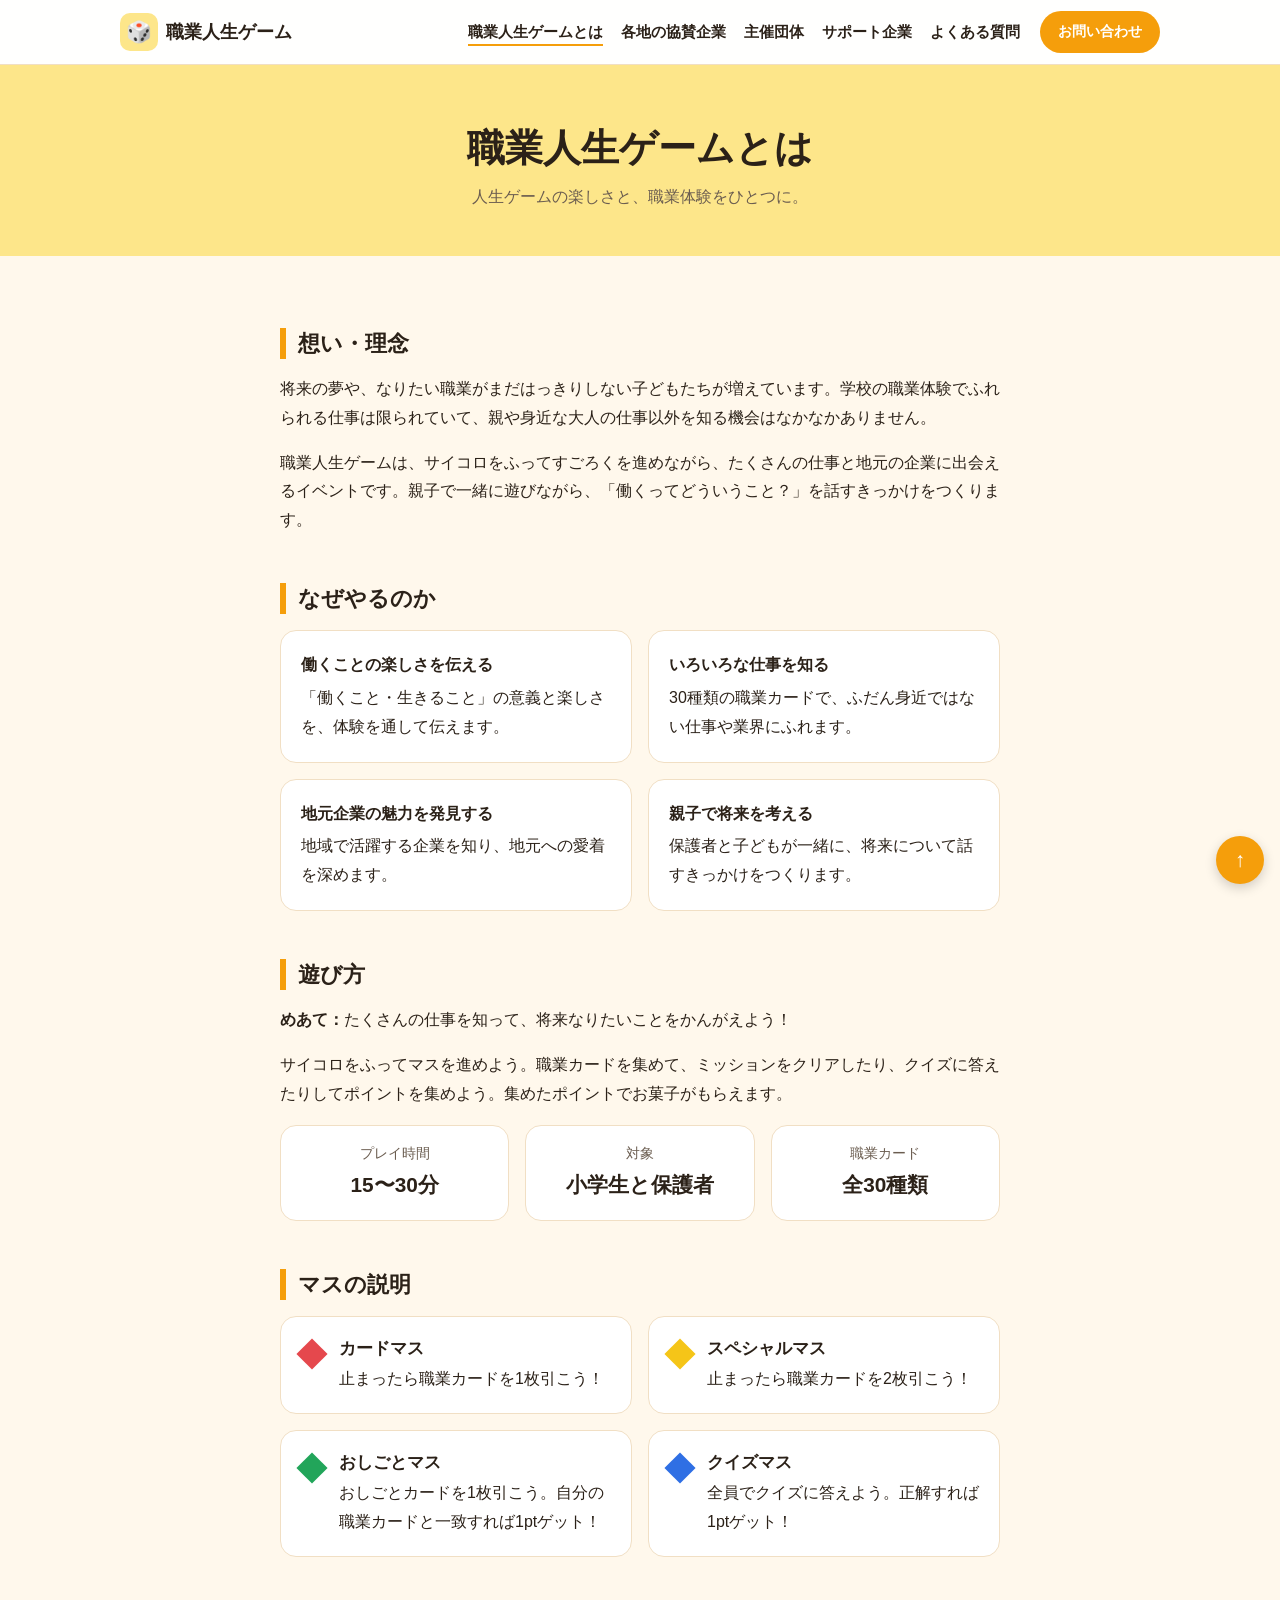
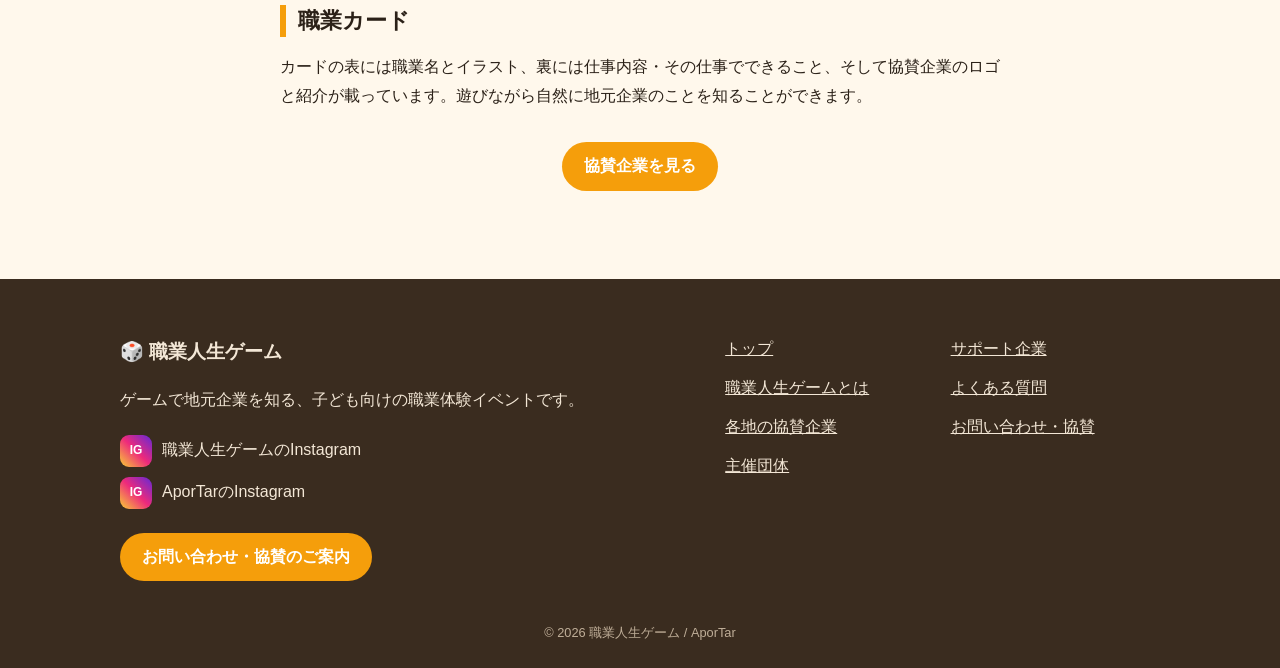
==== about.html @ 70f88236 "案Aのページ構成で紹介サイトを作成 トップ、職業人生ゲームとは、各地の協賛企業、主催団体、サポート企業、 よくある質問、お問い合わせ・協賛のご案内の7ページと、共通のヘッダー・ フッター・上に戻るボタ" ====
<!DOCTYPE html>
<html lang="ja">
<head>
  <meta charset="UTF-8">
  <meta name="viewport" content="width=device-width, initial-scale=1.0">
  <title>職業人生ゲームとは｜職業人生ゲーム</title>
  <link rel="stylesheet" href="style.css">
</head>
<body>
  <header id="site-header" class="site-header"></header>

  <main>
    <div class="page-header">
      <h1>職業人生ゲームとは</h1>
      <p>人生ゲームの楽しさと、職業体験をひとつに。</p>
    </div>

    <section class="section">
      <div class="container prose">
        <h2>想い・理念</h2>
        <p>将来の夢や、なりたい職業がまだはっきりしない子どもたちが増えています。学校の職業体験でふれられる仕事は限られていて、親や身近な大人の仕事以外を知る機会はなかなかありません。</p>
        <p>職業人生ゲームは、サイコロをふってすごろくを進めながら、たくさんの仕事と地元の企業に出会えるイベントです。親子で一緒に遊びながら、「働くってどういうこと？」を話すきっかけをつくります。</p>

        <h2>なぜやるのか</h2>
        <ul class="purpose-list">
          <li><strong>働くことの楽しさを伝える</strong>「働くこと・生きること」の意義と楽しさを、体験を通して伝えます。</li>
          <li><strong>いろいろな仕事を知る</strong>30種類の職業カードで、ふだん身近ではない仕事や業界にふれます。</li>
          <li><strong>地元企業の魅力を発見する</strong>地域で活躍する企業を知り、地元への愛着を深めます。</li>
          <li><strong>親子で将来を考える</strong>保護者と子どもが一緒に、将来について話すきっかけをつくります。</li>
        </ul>

        <h2>遊び方</h2>
        <p><strong>めあて：</strong>たくさんの仕事を知って、将来なりたいことをかんがえよう！</p>
        <p>サイコロをふってマスを進めよう。職業カードを集めて、ミッションをクリアしたり、クイズに答えたりしてポイントを集めよう。集めたポイントでお菓子がもらえます。</p>

        <dl class="facts">
          <div><dt>プレイ時間</dt><dd>15〜30分</dd></div>
          <div><dt>対象</dt><dd>小学生と保護者</dd></div>
          <div><dt>職業カード</dt><dd>全30種類</dd></div>
        </dl>

        <h2>マスの説明</h2>
        <ul class="square-list">
          <li>
            <span class="sq sq-red" aria-hidden="true"></span>
            <div><h3>カードマス</h3><p>止まったら職業カードを1枚引こう！</p></div>
          </li>
          <li>
            <span class="sq sq-gold" aria-hidden="true"></span>
            <div><h3>スペシャルマス</h3><p>止まったら職業カードを2枚引こう！</p></div>
          </li>
          <li>
            <span class="sq sq-green" aria-hidden="true"></span>
            <div><h3>おしごとマス</h3><p>おしごとカードを1枚引こう。自分の職業カードと一致すれば1ptゲット！</p></div>
          </li>
          <li>
            <span class="sq sq-blue" aria-hidden="true"></span>
            <div><h3>クイズマス</h3><p>全員でクイズに答えよう。正解すれば1ptゲット！</p></div>
          </li>
        </ul>

        <h2>職業カード</h2>
        <p>カードの表には職業名とイラスト、裏には仕事内容・その仕事でできること、そして協賛企業のロゴと紹介が載っています。遊びながら自然に地元企業のことを知ることができます。</p>
        <p class="center"><a class="btn" href="sponsors.html">協賛企業を見る</a></p>
      </div>
    </section>
  </main>

  <footer id="site-footer" class="site-footer"></footer>
  <script src="script.js"></script>
</body>
</html>
---- style.css ----
/* 職業人生ゲーム - 共通スタイル
   色はルール説明シートのオレンジ・黄色に合わせています */

:root {
  --orange: #f59e0b;
  --orange-deep: #ea7a0c;
  --yellow: #fde68a;
  --cream: #fff8ec;
  --text: #2b2118;
  --muted: #6b5d50;
  --white: #ffffff;
  --line: #f1dfc4;

  /* マスの色 */
  --red: #e5484d;
  --gold: #f5c518;
  --green: #22a55a;
  --blue: #2f6fe4;

  --radius: 16px;
  --header-h: 64px;
  --max: 1080px;
}

* {
  box-sizing: border-box;
}

html {
  scroll-behavior: smooth;
  scroll-padding-top: var(--header-h);
}

body {
  margin: 0;
  font-family: "Hiragino Kaku Gothic ProN", "Hiragino Sans", "Yu Gothic", "Meiryo", sans-serif;
  background: var(--cream);
  color: var(--text);
  line-height: 1.8;
}

img {
  max-width: 100%;
  display: block;
}

a {
  color: var(--orange-deep);
}

h1,
h2,
h3 {
  line-height: 1.4;
}

.container {
  max-width: var(--max);
  margin: 0 auto;
  padding: 0 20px;
}

.btn {
  display: inline-block;
  background: var(--orange);
  color: var(--white);
  font-weight: bold;
  text-decoration: none;
  padding: 10px 22px;
  border-radius: 999px;
  border: none;
  font-size: 1rem;
  cursor: pointer;
  transition: background 0.2s;
}

.btn:hover {
  background: var(--orange-deep);
}

.btn-outline {
  background: var(--white);
  color: var(--orange-deep);
  border: 2px solid var(--orange);
}

.btn-outline:hover {
  background: var(--yellow);
}

/* 仮の素材であることを示すラベル */
.placeholder-note {
  display: inline-block;
  font-size: 0.8rem;
  color: var(--muted);
  background: #f3ece1;
  border: 1px dashed #cdbba1;
  border-radius: 6px;
  padding: 2px 8px;
}

/* ---------- ヘッダー ---------- */
.site-header {
  position: sticky;
  top: 0;
  z-index: 50;
  background: rgba(255, 255, 255, 0.95);
  border-bottom: 1px solid var(--line);
  backdrop-filter: blur(6px);
}

.header-inner {
  max-width: var(--max);
  margin: 0 auto;
  padding: 0 20px;
  height: var(--header-h);
  display: flex;
  align-items: center;
  justify-content: space-between;
  gap: 16px;
}

.logo {
  display: flex;
  align-items: center;
  gap: 8px;
  text-decoration: none;
  color: var(--text);
  font-weight: bold;
  font-size: 1.15rem;
  white-space: nowrap;
}

.logo-mark {
  display: grid;
  place-items: center;
  width: 38px;
  height: 38px;
  border-radius: 10px;
  background: var(--yellow);
  font-size: 1.3rem;
}

.global-nav {
  display: flex;
  align-items: center;
  gap: 20px;
}

.global-nav ul {
  display: flex;
  gap: 18px;
  list-style: none;
  margin: 0;
  padding: 0;
}

.global-nav a:not(.btn) {
  color: var(--text);
  text-decoration: none;
  font-size: 0.92rem;
  font-weight: bold;
  padding: 4px 0;
  border-bottom: 2px solid transparent;
}

.global-nav a:not(.btn):hover,
.global-nav a[aria-current="page"] {
  border-bottom-color: var(--orange);
}

.btn-contact {
  padding: 8px 18px;
  font-size: 0.9rem;
}

.menu-toggle {
  display: none;
  width: 44px;
  height: 44px;
  background: none;
  border: none;
  cursor: pointer;
  padding: 10px;
}

.menu-toggle span {
  display: block;
  height: 3px;
  margin: 5px 0;
  border-radius: 2px;
  background: var(--text);
  transition: transform 0.2s, opacity 0.2s;
}

.menu-toggle[aria-expanded="true"] span:nth-child(1) {
  transform: translateY(8px) rotate(45deg);
}
.menu-toggle[aria-expanded="true"] span:nth-child(2) {
  opacity: 0;
}
.menu-toggle[aria-expanded="true"] span:nth-child(3) {
  transform: translateY(-8px) rotate(-45deg);
}

@media (max-width: 900px) {
  .menu-toggle {
    display: block;
  }

  .global-nav {
    display: none;
    position: absolute;
    top: var(--header-h);
    left: 0;
    right: 0;
    flex-direction: column;
    align-items: stretch;
    gap: 0;
    background: var(--white);
    border-bottom: 1px solid var(--line);
    padding: 8px 20px 20px;
    box-shadow: 0 8px 16px rgba(0, 0, 0, 0.06);
  }

  .global-nav.is-open {
    display: flex;
  }

  .global-nav ul {
    flex-direction: column;
    gap: 0;
  }

  .global-nav a:not(.btn) {
    display: block;
    padding: 14px 0;
    border-bottom: 1px solid var(--line);
  }

  .btn-contact {
    margin-top: 16px;
    text-align: center;
  }
}

/* ---------- メインビジュアル（トップ） ---------- */
.hero {
  position: relative;
  min-height: 72vh;
  display: grid;
  place-items: center;
  text-align: center;
  overflow: hidden;
  color: var(--white);
}

.hero-slide {
  position: absolute;
  inset: 0;
  background-size: cover;
  background-position: center;
  opacity: 0;
  transition: opacity 1.2s ease;
}

.hero-slide.is-active {
  opacity: 1;
}

/* 写真が届くまでの仮背景。写真を入れるときは style="background-image:url(...)" を付ける */
.hero-slide:nth-child(1) {
  background-color: #f59e0b;
  background-image: radial-gradient(circle at 20% 30%, #fde68a 0 12%, transparent 13%),
    radial-gradient(circle at 80% 70%, #fb923c 0 18%, transparent 19%);
}
.hero-slide:nth-child(2) {
  background-color: #22a55a;
  background-image: radial-gradient(circle at 75% 25%, #a7f3d0 0 14%, transparent 15%),
    radial-gradient(circle at 15% 80%, #15803d 0 20%, transparent 21%);
}
.hero-slide:nth-child(3) {
  background-color: #2f6fe4;
  background-image: radial-gradient(circle at 30% 75%, #bfdbfe 0 13%, transparent 14%),
    radial-gradient(circle at 85% 20%, #1d4ed8 0 18%, transparent 19%);
}

.hero::after {
  content: "";
  position: absolute;
  inset: 0;
  background: rgba(0, 0, 0, 0.25);
}

.hero-content {
  position: relative;
  z-index: 1;
  padding: 60px 20px;
}

.hero-eyebrow {
  display: inline-block;
  background: rgba(255, 255, 255, 0.9);
  color: var(--orange-deep);
  font-weight: bold;
  border-radius: 999px;
  padding: 4px 16px;
  margin-bottom: 16px;
}

.hero h1 {
  font-size: clamp(2rem, 6vw, 3.6rem);
  margin: 0 0 12px;
  letter-spacing: 0.06em;
  text-shadow: 0 2px 8px rgba(0, 0, 0, 0.25);
}

.hero-copy {
  font-size: clamp(1rem, 2.4vw, 1.3rem);
  font-weight: bold;
  margin: 0 0 8px;
}

/* 4色のマスを並べたシンボル */
.squares {
  display: flex;
  justify-content: center;
  gap: 10px;
  margin: 24px 0 0;
}

.squares span {
  width: 22px;
  height: 22px;
  transform: rotate(45deg);
  border: 2px solid var(--white);
}

.sq-red {
  background: var(--red);
}
.sq-gold {
  background: var(--gold);
}
.sq-green {
  background: var(--green);
}
.sq-blue {
  background: var(--blue);
}

/* ---------- セクション共通 ---------- */
.section {
  padding: 72px 0;
}

.section-alt {
  background: var(--white);
}

.section-title {
  text-align: center;
  font-size: clamp(1.5rem, 3.5vw, 2rem);
  margin: 0 0 8px;
}

.section-lead {
  text-align: center;
  color: var(--muted);
  margin: 0 0 40px;
}

/* 地域を選ぶ */
.region-grid {
  display: grid;
  grid-template-columns: repeat(auto-fit, minmax(220px, 1fr));
  gap: 20px;
}

.region-card {
  display: block;
  text-decoration: none;
  color: var(--text);
  background: var(--white);
  border: 2px solid var(--line);
  border-radius: var(--radius);
  padding: 28px 24px;
  text-align: center;
  transition: transform 0.2s, border-color 0.2s;
}

.region-card:hover {
  transform: translateY(-4px);
  border-color: var(--orange);
}

.region-card h3 {
  font-size: 1.6rem;
  margin: 0 0 4px;
}

.region-card p {
  margin: 0;
  color: var(--muted);
}

.region-card.is-soon {
  opacity: 0.6;
  pointer-events: none;
}

/* 各ページへの入口 */
.link-grid {
  display: grid;
  grid-template-columns: repeat(auto-fit, minmax(240px, 1fr));
  gap: 24px;
}

.link-card {
  display: block;
  text-decoration: none;
  color: var(--text);
  background: var(--cream);
  border-radius: var(--radius);
  overflow: hidden;
  transition: transform 0.2s, box-shadow 0.2s;
}

.link-card:hover {
  transform: translateY(-4px);
  box-shadow: 0 10px 24px rgba(0, 0, 0, 0.08);
}

.link-card-img {
  aspect-ratio: 16 / 9;
  display: grid;
  place-items: center;
  font-size: 3rem;
  background: var(--yellow);
}

.link-card-body {
  padding: 18px 20px 22px;
}

.link-card h3 {
  margin: 0 0 4px;
  font-size: 1.15rem;
}

.link-card p {
  margin: 0;
  color: var(--muted);
  font-size: 0.95rem;
}

/* ニュース */
.news-grid {
  display: grid;
  grid-template-columns: repeat(auto-fit, minmax(200px, 1fr));
  gap: 16px;
}

.news-item {
  aspect-ratio: 1;
  background: #f3ece1;
  border: 1px dashed #cdbba1;
  border-radius: 12px;
  display: grid;
  place-items: center;
  color: var(--muted);
  font-size: 0.9rem;
  text-align: center;
  padding: 12px;
}

.center {
  text-align: center;
  margin-top: 32px;
}

/* ---------- 下層ページ ---------- */
.page-header {
  background: var(--yellow);
  padding: 56px 0 44px;
  text-align: center;
}

.page-header h1 {
  margin: 0;
  font-size: clamp(1.7rem, 4vw, 2.4rem);
}

.page-header p {
  margin: 8px 0 0;
  color: var(--muted);
}

.prose {
  max-width: 760px;
  margin: 0 auto;
}

.prose h2 {
  font-size: 1.4rem;
  border-left: 6px solid var(--orange);
  padding-left: 12px;
  margin: 48px 0 16px;
}

.prose h2:first-child {
  margin-top: 0;
}

.card {
  background: var(--white);
  border: 1px solid var(--line);
  border-radius: var(--radius);
  padding: 24px;
}

.purpose-list {
  display: grid;
  grid-template-columns: repeat(auto-fit, minmax(300px, 1fr));
  gap: 16px;
  list-style: none;
  padding: 0;
  margin: 0;
}

.purpose-list li {
  background: var(--white);
  border: 1px solid var(--line);
  border-radius: var(--radius);
  padding: 20px;
}

.purpose-list strong {
  display: block;
  margin-bottom: 4px;
}

/* マスの説明 */
.square-list {
  display: grid;
  grid-template-columns: repeat(auto-fit, minmax(300px, 1fr));
  gap: 16px;
  list-style: none;
  padding: 0;
  margin: 0;
}

.square-list li {
  display: flex;
  gap: 16px;
  align-items: flex-start;
  background: var(--white);
  border: 1px solid var(--line);
  border-radius: var(--radius);
  padding: 20px;
}

.square-list .sq {
  flex: none;
  width: 22px;
  height: 22px;
  margin-top: 6px;
  transform: rotate(45deg);
}

.square-list h3 {
  margin: 0 0 4px;
  font-size: 1.05rem;
}

.square-list p {
  margin: 0;
}

.facts {
  display: grid;
  grid-template-columns: repeat(auto-fit, minmax(160px, 1fr));
  gap: 16px;
  margin: 0;
}

.facts div {
  background: var(--white);
  border: 1px solid var(--line);
  border-radius: var(--radius);
  padding: 16px 20px;
  text-align: center;
}

.facts dt {
  color: var(--muted);
  font-size: 0.85rem;
}

.facts dd {
  margin: 0;
  font-size: 1.3rem;
  font-weight: bold;
}

/* 地域タブ */
.tabs {
  display: flex;
  justify-content: center;
  gap: 12px;
  margin-bottom: 32px;
}

.tabs button {
  font: inherit;
  font-weight: bold;
  padding: 10px 28px;
  border-radius: 999px;
  border: 2px solid var(--orange);
  background: var(--white);
  color: var(--orange-deep);
  cursor: pointer;
}

.tabs button[aria-selected="true"] {
  background: var(--orange);
  color: var(--white);
}

.sponsor-grid {
  display: grid;
  grid-template-columns: repeat(auto-fill, minmax(220px, 1fr));
  gap: 20px;
}

.sponsor-card {
  background: var(--white);
  border: 1px solid var(--line);
  border-radius: var(--radius);
  padding: 20px;
  text-align: center;
}

.sponsor-logo {
  height: 96px;
  display: grid;
  place-items: center;
  background: #f3ece1;
  border-radius: 10px;
  color: var(--muted);
  font-size: 0.85rem;
  margin-bottom: 12px;
}

.sponsor-card h3 {
  margin: 0 0 4px;
  font-size: 1.05rem;
}

.sponsor-card p {
  margin: 0;
  font-size: 0.9rem;
  color: var(--muted);
}

/* FAQ（アコーディオン） */
.faq details {
  background: var(--white);
  border: 1px solid var(--line);
  border-radius: 12px;
  margin-bottom: 12px;
}

.faq summary {
  cursor: pointer;
  font-weight: bold;
  padding: 18px 48px 18px 20px;
  position: relative;
  list-style: none;
}

.faq summary::-webkit-details-marker {
  display: none;
}

.faq summary::before {
  content: "Q.";
  color: var(--orange-deep);
  margin-right: 8px;
}

.faq summary::after {
  content: "+";
  position: absolute;
  right: 20px;
  top: 50%;
  transform: translateY(-50%);
  font-size: 1.4rem;
  color: var(--orange-deep);
}

.faq details[open] summary::after {
  content: "−";
}

.faq details p {
  margin: 0;
  padding: 0 20px 18px;
}

/* 問い合わせフォーム */
.form-row {
  margin-bottom: 20px;
}

.form-row label {
  display: block;
  font-weight: bold;
  margin-bottom: 6px;
}

.form-row .req {
  color: var(--red);
  font-size: 0.8rem;
  margin-left: 6px;
}

.form-row input,
.form-row select,
.form-row textarea {
  width: 100%;
  font: inherit;
  padding: 12px 14px;
  border: 1px solid #d8c6ab;
  border-radius: 10px;
  background: var(--white);
}

.form-row textarea {
  min-height: 160px;
  resize: vertical;
}

.benefit-list {
  padding-left: 1.2em;
}

.price {
  font-size: 1.8rem;
  font-weight: bold;
  color: var(--orange-deep);
}

/* ---------- フッター ---------- */
.site-footer {
  background: #3a2c1f;
  color: #f3e7d6;
  padding: 56px 0 24px;
  margin-top: 0;
}

.site-footer a:not(.btn) {
  color: #f3e7d6;
}

.footer-inner {
  max-width: var(--max);
  margin: 0 auto;
  padding: 0 20px;
  display: grid;
  grid-template-columns: 1.3fr 1fr;
  gap: 40px;
}

.footer-logo {
  font-size: 1.2rem;
  font-weight: bold;
  margin: 0 0 8px;
}

.sns {
  display: flex;
  flex-direction: column;
  gap: 10px;
  margin: 20px 0 24px;
}

.sns-link {
  display: inline-flex;
  align-items: center;
  gap: 10px;
  text-decoration: none;
}

.sns-icon {
  display: grid;
  place-items: center;
  width: 32px;
  height: 32px;
  border-radius: 9px;
  background: linear-gradient(45deg, #f9ce34, #ee2a7b, #6228d7);
  color: var(--white);
  font-size: 0.75rem;
  font-weight: bold;
}

.footer-nav ul {
  list-style: none;
  margin: 0;
  padding: 0;
  columns: 2;
}

.footer-nav li {
  margin-bottom: 10px;
  break-inside: avoid;
}

.copyright {
  text-align: center;
  font-size: 0.8rem;
  color: #bfae98;
  margin: 40px 0 0;
}

@media (max-width: 700px) {
  .footer-inner {
    grid-template-columns: 1fr;
  }
}

/* 上に戻るボタン（常に表示） */
.back-to-top {
  position: fixed;
  right: 16px;
  bottom: 16px;
  z-index: 60;
  width: 48px;
  height: 48px;
  border-radius: 50%;
  border: none;
  background: var(--orange);
  color: var(--white);
  font-size: 1.3rem;
  font-weight: bold;
  cursor: pointer;
  box-shadow: 0 4px 12px rgba(0, 0, 0, 0.18);
}

.back-to-top:hover {
  background: var(--orange-deep);
}

@media (prefers-reduced-motion: reduce) {
  html {
    scroll-behavior: auto;
  }
  .hero-slide {
    transition: none;
  }
}
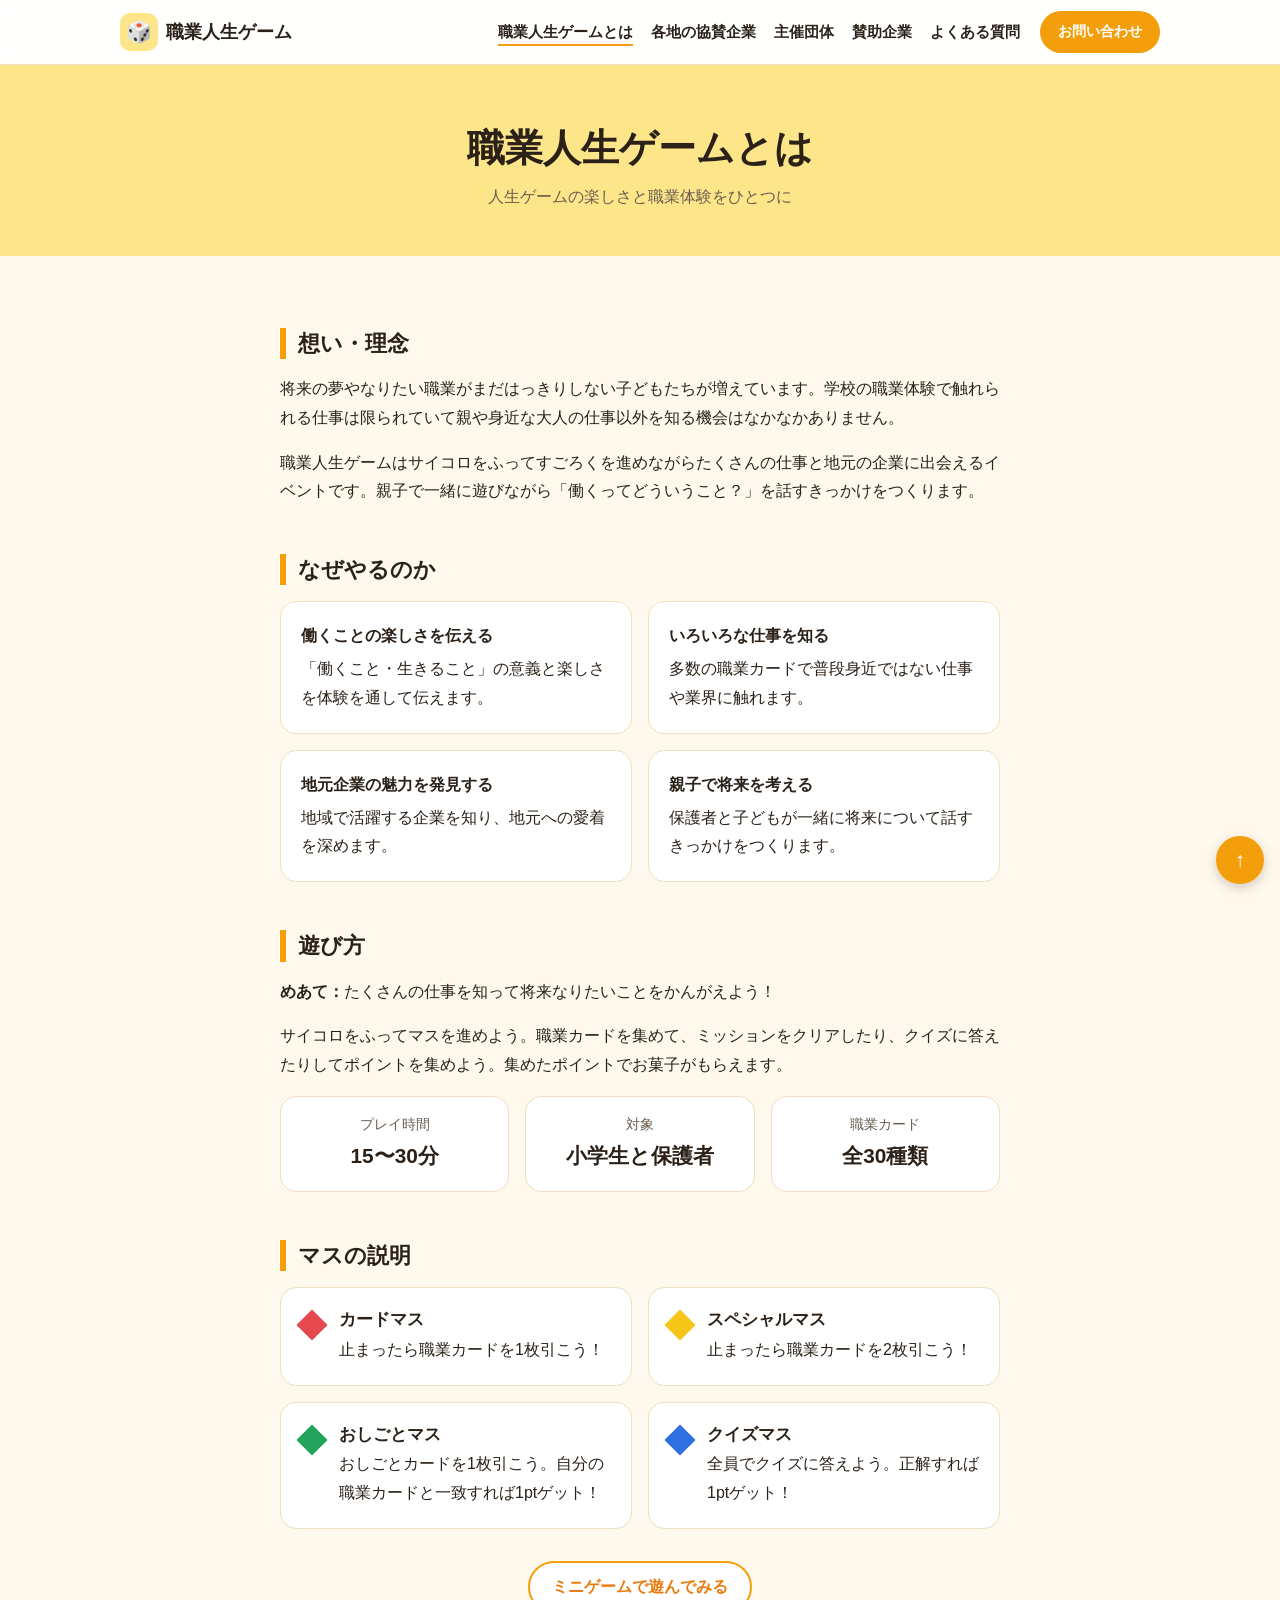
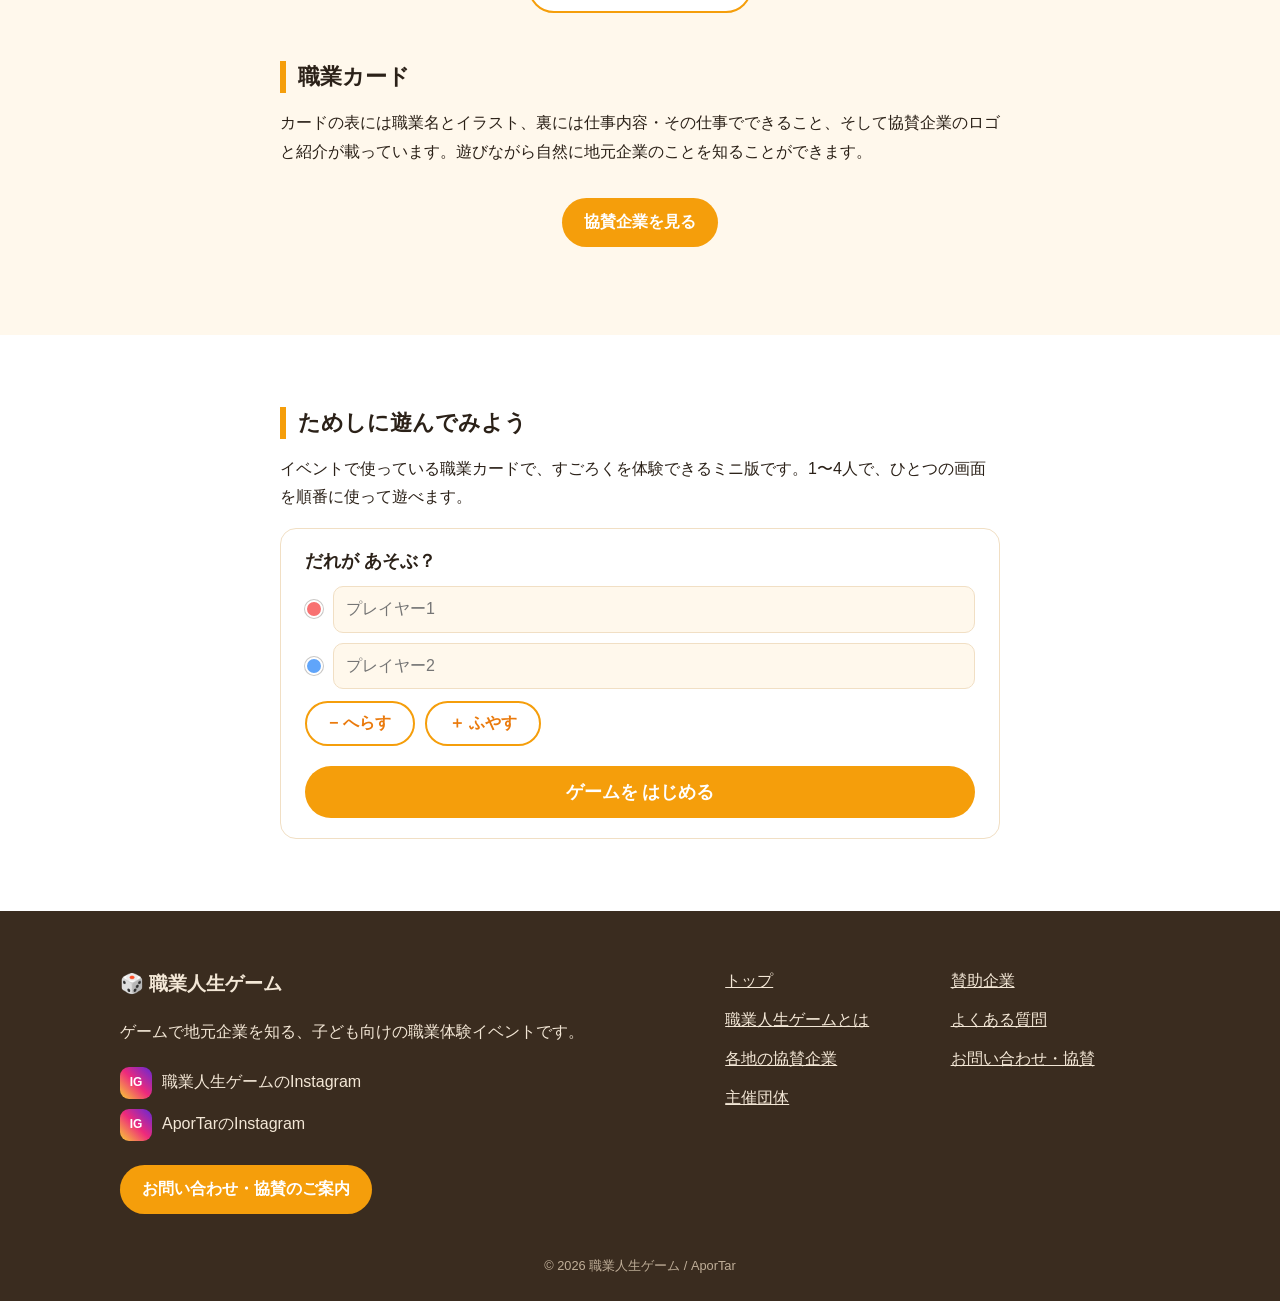
==== commit 5f691f63: "職業人生ゲームとはのページにミニゲームを追加し、サイトの色に合わせる Co-Authored-By: Claude Opus 5.5 (1M context) <noreply@anthropic.c" ====
--- a/about.html
+++ b/about.html
@@ -5,6 +5,7 @@
   <meta name="viewport" content="width=device-width, initial-scale=1.0">
   <title>職業人生ゲームとは｜職業人生ゲーム</title>
   <link rel="stylesheet" href="style.css">
+  <link rel="stylesheet" href="game.css">
 </head>
 <body>
   <header id="site-header" class="site-header"></header>
@@ -12,25 +13,25 @@
   <main>
     <div class="page-header">
       <h1>職業人生ゲームとは</h1>
-      <p>人生ゲームの楽しさと、職業体験をひとつに。</p>
+      <p>人生ゲームの楽しさと職業体験をひとつに</p>
     </div>
 
     <section class="section">
       <div class="container prose">
         <h2>想い・理念</h2>
-        <p>将来の夢や、なりたい職業がまだはっきりしない子どもたちが増えています。学校の職業体験でふれられる仕事は限られていて、親や身近な大人の仕事以外を知る機会はなかなかありません。</p>
-        <p>職業人生ゲームは、サイコロをふってすごろくを進めながら、たくさんの仕事と地元の企業に出会えるイベントです。親子で一緒に遊びながら、「働くってどういうこと？」を話すきっかけをつくります。</p>
+        <p>将来の夢やなりたい職業がまだはっきりしない子どもたちが増えています。学校の職業体験で触れられる仕事は限られていて親や身近な大人の仕事以外を知る機会はなかなかありません。</p>
+        <p>職業人生ゲームはサイコロをふってすごろくを進めながらたくさんの仕事と地元の企業に出会えるイベントです。親子で一緒に遊びながら「働くってどういうこと？」を話すきっかけをつくります。</p>
 
         <h2>なぜやるのか</h2>
         <ul class="purpose-list">
-          <li><strong>働くことの楽しさを伝える</strong>「働くこと・生きること」の意義と楽しさを、体験を通して伝えます。</li>
-          <li><strong>いろいろな仕事を知る</strong>30種類の職業カードで、ふだん身近ではない仕事や業界にふれます。</li>
+          <li><strong>働くことの楽しさを伝える</strong>「働くこと・生きること」の意義と楽しさを体験を通して伝えます。</li>
+          <li><strong>いろいろな仕事を知る</strong>多数の職業カードで普段身近ではない仕事や業界に触れます。</li>
           <li><strong>地元企業の魅力を発見する</strong>地域で活躍する企業を知り、地元への愛着を深めます。</li>
-          <li><strong>親子で将来を考える</strong>保護者と子どもが一緒に、将来について話すきっかけをつくります。</li>
+          <li><strong>親子で将来を考える</strong>保護者と子どもが一緒に将来について話すきっかけをつくります。</li>
         </ul>
 
         <h2>遊び方</h2>
-        <p><strong>めあて：</strong>たくさんの仕事を知って、将来なりたいことをかんがえよう！</p>
+        <p><strong>めあて：</strong>たくさんの仕事を知って将来なりたいことをかんがえよう！</p>
         <p>サイコロをふってマスを進めよう。職業カードを集めて、ミッションをクリアしたり、クイズに答えたりしてポイントを集めよう。集めたポイントでお菓子がもらえます。</p>
 
         <dl class="facts">
@@ -59,14 +60,81 @@
           </li>
         </ul>
 
+        <p class="center"><a class="btn btn-outline" href="#play">ミニゲームで遊んでみる</a></p>
+
         <h2>職業カード</h2>
         <p>カードの表には職業名とイラスト、裏には仕事内容・その仕事でできること、そして協賛企業のロゴと紹介が載っています。遊びながら自然に地元企業のことを知ることができます。</p>
         <p class="center"><a class="btn" href="sponsors.html">協賛企業を見る</a></p>
       </div>
     </section>
+
+    <!-- ミニゲーム：game.js / game-data.js / game.css。IDとクラスは mg- 付き -->
+    <section class="section section-alt" id="play">
+      <div class="container prose mg-root" id="mg-root">
+        <h2>ためしに遊んでみよう</h2>
+        <p>イベントで使っている職業カードで、すごろくを体験できるミニ版です。1〜4人で、ひとつの画面を順番に使って遊べます。</p>
+
+        <!-- はじめる画面 -->
+        <div id="mg-setup" class="mg-screen mg-panel">
+          <h3>だれが あそぶ？</h3>
+          <form id="mg-setup-form">
+            <div id="mg-player-inputs" class="mg-player-inputs"></div>
+            <div class="mg-setup-actions">
+              <button type="button" id="mg-remove-player" class="btn btn-outline">− へらす</button>
+              <button type="button" id="mg-add-player" class="btn btn-outline">＋ ふやす</button>
+            </div>
+            <button type="submit" class="btn mg-btn-big">ゲームを はじめる</button>
+          </form>
+        </div>
+
+        <!-- ゲーム画面 -->
+        <div id="mg-game" class="mg-screen" hidden>
+          <div class="mg-turn-bar mg-panel">
+            <div>
+              <span id="mg-turn-token" class="mg-token-dot"></span>
+              <strong id="mg-turn-name"></strong> の ばん
+            </div>
+            <div class="mg-dice-area">
+              <div id="mg-dice" class="mg-dice" aria-live="polite">🎲</div>
+              <button id="mg-roll-btn" class="btn">サイコロを ふる</button>
+            </div>
+          </div>
+
+          <div id="mg-board" class="mg-board" aria-label="ゲームばん"></div>
+
+          <div id="mg-scoreboard" class="mg-scoreboard"></div>
+
+          <div class="mg-panel mg-log-panel">
+            <h3>できごと</h3>
+            <ul id="mg-log" class="mg-log"></ul>
+          </div>
+        </div>
+
+        <!-- けっか画面 -->
+        <div id="mg-result" class="mg-screen mg-panel" hidden>
+          <h3>けっか はっぴょう！</h3>
+          <ol id="mg-ranking" class="mg-ranking"></ol>
+          <p class="mg-closing">きになる おしごとは あったかな？<br>おうちの ひとと「しょうらい どんな しごとを してみたい？」を はなしてみよう！</p>
+          <button id="mg-again-btn" class="btn mg-btn-big">もういちど あそぶ</button>
+        </div>
+      </div>
+    </section>
   </main>
+
+  <!-- ミニゲームのカードやクイズを表示するダイアログ -->
+  <div id="mg-modal" class="mg-modal" hidden>
+    <div class="mg-modal-box" role="dialog" aria-modal="true" aria-labelledby="mg-modal-title">
+      <p id="mg-modal-kind" class="mg-modal-kind"></p>
+      <h2 id="mg-modal-title"></h2>
+      <div id="mg-modal-body"></div>
+      <div id="mg-modal-actions" class="mg-modal-actions"></div>
+    </div>
+  </div>
+
 
   <footer id="site-footer" class="site-footer"></footer>
   <script src="script.js"></script>
+  <script src="game-data.js"></script>
+  <script src="game.js"></script>
 </body>
 </html>
--- a/style.css
+++ b/style.css
@@ -244,15 +244,19 @@
   }
 }
 
-/* ---------- メインビジュアル（トップ） ---------- */
+/* ---------- メインビジュアル（トップ） ----------
+   BOTANIST のように、画面いっぱいの画像に一言だけ載せる */
 .hero {
   position: relative;
-  min-height: 72vh;
+  height: 100vh;
+  height: 100svh;
+  min-height: 480px;
   display: grid;
   place-items: center;
   text-align: center;
   overflow: hidden;
   color: var(--white);
+  background: #3a2c1f;
 }
 
 .hero-slide {
@@ -266,76 +270,177 @@
 
 .hero-slide.is-active {
   opacity: 1;
-}
-
-/* 写真が届くまでの仮背景。写真を入れるときは style="background-image:url(...)" を付ける */
-.hero-slide:nth-child(1) {
-  background-color: #f59e0b;
-  background-image: radial-gradient(circle at 20% 30%, #fde68a 0 12%, transparent 13%),
-    radial-gradient(circle at 80% 70%, #fb923c 0 18%, transparent 19%);
-}
-.hero-slide:nth-child(2) {
-  background-color: #22a55a;
-  background-image: radial-gradient(circle at 75% 25%, #a7f3d0 0 14%, transparent 15%),
-    radial-gradient(circle at 15% 80%, #15803d 0 20%, transparent 21%);
-}
-.hero-slide:nth-child(3) {
-  background-color: #2f6fe4;
-  background-image: radial-gradient(circle at 30% 75%, #bfdbfe 0 13%, transparent 14%),
-    radial-gradient(circle at 85% 20%, #1d4ed8 0 18%, transparent 19%);
+  animation: hero-zoom 12s ease-out both;
+}
+
+@keyframes hero-zoom {
+  from {
+    transform: scale(1.08);
+  }
+  to {
+    transform: scale(1);
+  }
 }
 
 .hero::after {
   content: "";
   position: absolute;
   inset: 0;
-  background: rgba(0, 0, 0, 0.25);
+  background: linear-gradient(180deg, rgba(0, 0, 0, 0.35) 0%, rgba(0, 0, 0, 0.2) 40%, rgba(0, 0, 0, 0.45) 100%);
 }
 
 .hero-content {
   position: relative;
   z-index: 1;
-  padding: 60px 20px;
-}
-
-.hero-eyebrow {
-  display: inline-block;
-  background: rgba(255, 255, 255, 0.9);
-  color: var(--orange-deep);
-  font-weight: bold;
-  border-radius: 999px;
-  padding: 4px 16px;
-  margin-bottom: 16px;
-}
-
-.hero h1 {
-  font-size: clamp(2rem, 6vw, 3.6rem);
-  margin: 0 0 12px;
-  letter-spacing: 0.06em;
-  text-shadow: 0 2px 8px rgba(0, 0, 0, 0.25);
+  padding: 0 20px;
 }
 
 .hero-copy {
-  font-size: clamp(1rem, 2.4vw, 1.3rem);
-  font-weight: bold;
-  margin: 0 0 8px;
-}
-
-/* 4色のマスを並べたシンボル */
-.squares {
+  font-size: clamp(2rem, 6.5vw, 4.4rem);
+  font-weight: bold;
+  letter-spacing: 0.12em;
+  line-height: 1.5;
+  margin: 0;
+  /* 白文字を写真の上でも読みやすくするための黒い影 */
+  text-shadow: 0 0 2px rgba(0, 0, 0, 0.9), 0 2px 6px rgba(0, 0, 0, 0.8), 0 4px 24px rgba(0, 0, 0, 0.6);
+}
+
+.sp-only {
+  display: none;
+}
+
+@media (max-width: 600px) {
+  .sp-only {
+    display: inline;
+  }
+}
+
+.hero-scroll {
+  position: absolute;
+  z-index: 1;
+  left: 50%;
+  bottom: 24px;
+  transform: translateX(-50%);
+  color: var(--white);
+  font-size: 0.75rem;
+  letter-spacing: 0.2em;
+  text-decoration: none;
+  padding-bottom: 44px;
+}
+
+.hero-scroll::after {
+  content: "";
+  position: absolute;
+  left: 50%;
+  bottom: 0;
+  width: 1px;
+  height: 36px;
+  background: var(--white);
+  animation: scroll-line 2s ease-in-out infinite;
+  transform-origin: top;
+}
+
+@keyframes scroll-line {
+  0% {
+    transform: scaleY(0);
+  }
+  50% {
+    transform: scaleY(1);
+  }
+  100% {
+    transform: scaleY(1);
+    opacity: 0;
+  }
+}
+
+/* トップだけ、ヘッダーは右上の半透明の三本線のみ（PCでもスマホでも同じ） */
+.home .site-header {
+  position: fixed;
+  top: 0;
+  left: 0;
+  right: 0;
+  background: transparent;
+  border-bottom: none;
+  backdrop-filter: none;
+  pointer-events: none;
+}
+
+.home .header-inner {
+  max-width: none;
+  justify-content: flex-end;
+}
+
+.home .logo {
+  display: none;
+}
+
+.home .menu-toggle {
+  display: block;
+  position: relative;
+  z-index: 2;
+  width: 52px;
+  height: 52px;
+  padding: 14px;
+  margin-top: 16px;
+  border-radius: 50%;
+  background: rgba(0, 0, 0, 0.35);
+  backdrop-filter: blur(6px);
+  pointer-events: auto;
+  transition: background 0.2s;
+}
+
+.home .menu-toggle:hover {
+  background: rgba(0, 0, 0, 0.5);
+}
+
+.home .menu-toggle span {
+  background: var(--white);
+}
+
+/* 三本線を押すと、画面全体にメニューを出す */
+.home .global-nav {
+  display: none;
+  position: fixed;
+  inset: 0;
+  flex-direction: column;
+  align-items: center;
+  justify-content: center;
+  gap: 24px;
+  padding: 80px 20px 40px;
+  background: rgba(43, 33, 24, 0.92);
+  backdrop-filter: blur(8px);
+  box-shadow: none;
+  border: none;
+  pointer-events: auto;
+}
+
+.home .global-nav.is-open {
   display: flex;
-  justify-content: center;
-  gap: 10px;
-  margin: 24px 0 0;
-}
-
-.squares span {
-  width: 22px;
-  height: 22px;
-  transform: rotate(45deg);
-  border: 2px solid var(--white);
-}
-
+}
+
+.home .global-nav ul {
+  flex-direction: column;
+  align-items: center;
+  gap: 8px;
+}
+
+.home .global-nav a:not(.btn) {
+  color: var(--white);
+  font-size: 1.15rem;
+  padding: 10px 0;
+  border-bottom: 2px solid transparent;
+}
+
+.home .global-nav a:not(.btn):hover {
+  border-bottom-color: var(--orange);
+}
+
+.home .btn-contact {
+  margin-top: 8px;
+  padding: 12px 32px;
+}
+
+/* マスの色（他ページで使用） */
 .sq-red {
   background: var(--red);
 }
@@ -368,6 +473,162 @@
   text-align: center;
   color: var(--muted);
   margin: 0 0 40px;
+}
+
+/* 職業人生ゲームとは（トップ） */
+.intro-inner {
+  display: grid;
+  grid-template-columns: 1.3fr 1fr;
+  gap: 48px;
+  align-items: center;
+}
+
+.intro-title {
+  font-size: clamp(1.6rem, 4vw, 2.2rem);
+  margin: 0 0 16px;
+}
+
+.intro-lead {
+  font-size: 1.15rem;
+  font-weight: bold;
+  margin: 0 0 12px;
+}
+
+.intro-facts {
+  display: flex;
+  flex-wrap: wrap;
+  gap: 12px;
+  margin: 24px 0 28px;
+}
+
+.intro-facts div {
+  background: var(--cream);
+  border-radius: 12px;
+  padding: 8px 16px;
+}
+
+.intro-facts dt {
+  font-size: 0.8rem;
+  color: var(--muted);
+}
+
+.intro-facts dd {
+  margin: 0;
+  font-weight: bold;
+}
+
+.intro-squares {
+  list-style: none;
+  margin: 0;
+  padding: 0;
+  display: grid;
+  grid-template-columns: 1fr 1fr;
+  gap: 16px;
+}
+
+.intro-squares li {
+  background: var(--cream);
+  border-radius: var(--radius);
+  padding: 24px 16px;
+  text-align: center;
+  font-size: 0.9rem;
+  color: var(--muted);
+}
+
+.intro-squares .sq {
+  display: block;
+  width: 28px;
+  height: 28px;
+  margin: 4px auto 16px;
+  transform: rotate(45deg);
+}
+
+.intro-squares strong {
+  display: block;
+  color: var(--text);
+  font-size: 1rem;
+}
+
+.pc-only {
+  display: inline;
+}
+
+@media (max-width: 800px) {
+  .intro-inner {
+    grid-template-columns: 1fr;
+    gap: 32px;
+  }
+
+  .pc-only {
+    display: none;
+  }
+}
+
+/* 主催団体・賛助企業（トップ） */
+.org-inner {
+  display: grid;
+  grid-template-columns: 1fr 1.3fr;
+  gap: 48px;
+  align-items: center;
+}
+
+.org-logo {
+  background: var(--white);
+  border-radius: var(--radius);
+  padding: 40px;
+  display: grid;
+  place-items: center;
+}
+
+.org-logo img {
+  width: 100%;
+  max-width: 320px;
+  height: auto;
+}
+
+.org-title {
+  font-size: clamp(1.6rem, 4vw, 2.2rem);
+  margin: 0 0 16px;
+}
+
+.org-name {
+  font-size: 1.3rem;
+  font-weight: bold;
+  margin: 0;
+}
+
+.org-sub {
+  color: var(--muted);
+  margin: 0 0 16px;
+  font-size: 0.9rem;
+}
+
+.org-reverse {
+  grid-template-columns: 1.3fr 1fr;
+}
+
+.org-logo-alt {
+  background: var(--cream);
+  min-height: 200px;
+}
+
+.org-logo-placeholder {
+  font-size: 2.4rem;
+  font-weight: bold;
+  letter-spacing: 0.1em;
+  color: #cdbba1;
+}
+
+@media (max-width: 800px) {
+  .org-inner {
+    grid-template-columns: 1fr;
+    gap: 24px;
+  }
+
+  /* スマホではロゴを先に出す */
+  .org-reverse .org-logo {
+    order: -1;
+  }
 }
 
 /* 地域を選ぶ */
@@ -645,11 +906,31 @@
   height: 96px;
   display: grid;
   place-items: center;
+  padding: 8px;
   background: #f3ece1;
   border-radius: 10px;
   color: var(--muted);
   font-size: 0.85rem;
   margin-bottom: 12px;
+}
+
+.sponsor-logo img {
+  max-width: 100%;
+  max-height: 72px;
+  width: auto;
+  height: auto;
+  object-fit: contain;
+}
+
+.sponsor-card .sponsor-kind {
+  display: inline-block;
+  font-size: 0.8rem;
+  font-weight: bold;
+  color: var(--orange-deep);
+  background: var(--cream);
+  border-radius: 999px;
+  padding: 2px 12px;
+  margin-bottom: 6px;
 }
 
 .sponsor-card h3 {
@@ -855,7 +1136,15 @@
   html {
     scroll-behavior: auto;
   }
-  .hero-slide {
+  .hero-slide,
+  .hero-slide.is-active,
+  .hero-scroll::after {
     transition: none;
-  }
-}
+    animation: none;
+  }
+}
+
+.sponsor-logo:has(img) {
+  background: var(--white);
+  border: 1px solid var(--line);
+}
--- a/game.css
+++ b/game.css
@@ -0,0 +1,477 @@
+/* 職業人生ゲーム - ミニゲーム（about.html の「ためしに遊んでみよう」）
+   色は style.css の変数を使い、マスの色は「マスの説明」と同じにしています */
+
+.mg-root .mg-screen[hidden] {
+  display: none;
+}
+
+.mg-panel {
+  background: var(--white);
+  border: 1px solid var(--line);
+  border-radius: var(--radius);
+  padding: 20px 24px;
+}
+
+.mg-panel h3 {
+  margin: 0 0 12px;
+  font-size: 1.1rem;
+}
+
+.mg-muted {
+  color: var(--muted);
+}
+
+/* ボタン（style.css の .btn と同じ見た目） */
+.mg-btn {
+  font: inherit;
+  font-weight: bold;
+  border-radius: 999px;
+  padding: 10px 22px;
+  cursor: pointer;
+  border: 2px solid var(--orange);
+  transition: background 0.2s;
+}
+
+.mg-btn-primary {
+  background: var(--orange);
+  color: var(--white);
+}
+
+.mg-btn-primary:hover {
+  background: var(--orange-deep);
+}
+
+.mg-btn-ghost {
+  background: var(--white);
+  color: var(--orange-deep);
+}
+
+.mg-btn-ghost:hover {
+  background: var(--yellow);
+}
+
+.mg-root .btn:disabled,
+.mg-btn:disabled {
+  opacity: 0.4;
+  cursor: not-allowed;
+}
+
+.mg-btn-big {
+  display: block;
+  width: 100%;
+  margin-top: 20px;
+  font-size: 1.1rem;
+  padding: 14px;
+}
+
+/* はじめる画面 */
+.mg-player-inputs {
+  display: grid;
+  gap: 10px;
+}
+
+.mg-player-input {
+  display: flex;
+  align-items: center;
+  gap: 10px;
+}
+
+.mg-player-input input {
+  flex: 1;
+  min-width: 0;
+  font: inherit;
+  padding: 8px 12px;
+  border-radius: 10px;
+  border: 1px solid var(--line);
+  background: var(--cream);
+  color: var(--text);
+}
+
+.mg-player-input input:focus {
+  outline: 2px solid var(--orange);
+  outline-offset: 1px;
+}
+
+.mg-setup-actions {
+  display: flex;
+  gap: 10px;
+  margin-top: 12px;
+}
+
+.mg-token-dot {
+  display: inline-block;
+  width: 18px;
+  height: 18px;
+  border-radius: 50%;
+  border: 2px solid var(--white);
+  box-shadow: 0 0 0 1px rgba(43, 33, 24, 0.25);
+  flex-shrink: 0;
+  vertical-align: middle;
+}
+
+/* ターン表示 */
+.mg-turn-bar {
+  display: flex;
+  align-items: center;
+  justify-content: space-between;
+  flex-wrap: wrap;
+  gap: 12px;
+  padding: 12px 20px;
+  position: sticky;
+  top: calc(var(--header-h) + 8px);
+  z-index: 5;
+  margin-bottom: 16px;
+  box-shadow: 0 4px 12px rgba(43, 33, 24, 0.08);
+}
+
+.mg-turn-bar strong {
+  font-size: 1.15rem;
+}
+
+.mg-dice-area {
+  display: flex;
+  align-items: center;
+  gap: 12px;
+}
+
+.mg-dice {
+  font-size: 2.4rem;
+  line-height: 1;
+  width: 1.2em;
+  text-align: center;
+}
+
+.mg-dice.mg-rolling {
+  animation: mg-shake 0.12s infinite;
+}
+
+@keyframes mg-shake {
+  0% { transform: rotate(-12deg); }
+  50% { transform: rotate(12deg); }
+  100% { transform: rotate(-12deg); }
+}
+
+/* 盤面 */
+.mg-board {
+  display: grid;
+  grid-template-columns: repeat(6, 1fr);
+  gap: 6px;
+  margin-bottom: 20px;
+}
+
+.mg-square {
+  min-height: 74px;
+  border-radius: 10px;
+  padding: 4px 6px;
+  display: flex;
+  flex-direction: column;
+  align-items: center;
+  justify-content: space-between;
+  font-size: 0.8rem;
+  font-weight: bold;
+  color: var(--white);
+}
+
+.mg-sq-num {
+  align-self: flex-start;
+  font-size: 0.7rem;
+  opacity: 0.85;
+}
+
+.mg-sq-tokens {
+  display: flex;
+  flex-wrap: wrap;
+  gap: 2px;
+  justify-content: center;
+  min-height: 18px;
+}
+
+.mg-token {
+  width: 18px;
+  height: 18px;
+  border-radius: 50%;
+  border: 2px solid var(--white);
+  box-shadow: 0 1px 3px rgba(0, 0, 0, 0.4);
+}
+
+.mg-token-active {
+  animation: mg-bounce 0.8s infinite;
+}
+
+@keyframes mg-bounce {
+  0%, 100% { transform: translateY(0); }
+  50% { transform: translateY(-4px); }
+}
+
+.mg-sq-start,
+.mg-sq-goal {
+  background: var(--white);
+  color: var(--orange-deep);
+  border: 2px solid var(--orange);
+}
+
+.mg-sq-card    { background: var(--red); }
+.mg-sq-special { background: var(--gold); color: var(--text); }
+.mg-sq-mission { background: var(--green); }
+.mg-sq-quiz    { background: var(--blue); }
+
+/* スコア */
+.mg-scoreboard {
+  display: grid;
+  grid-template-columns: repeat(auto-fit, minmax(200px, 1fr));
+  gap: 12px;
+}
+
+.mg-score {
+  background: var(--white);
+  border: 1px solid var(--line);
+  border-radius: var(--radius);
+  padding: 14px 16px;
+}
+
+.mg-score-active {
+  border-color: var(--orange);
+  box-shadow: 0 0 0 2px var(--orange);
+}
+
+.mg-score-head,
+.mg-rank-head {
+  display: flex;
+  align-items: center;
+  gap: 8px;
+}
+
+.mg-points {
+  margin-left: auto;
+  color: var(--orange-deep);
+  font-weight: bold;
+  font-size: 1.1rem;
+  font-variant-numeric: tabular-nums;
+}
+
+.mg-finished {
+  margin: 4px 0 0;
+  color: var(--green);
+  font-size: 0.85rem;
+  font-weight: bold;
+}
+
+.mg-held-cards {
+  display: flex;
+  flex-wrap: wrap;
+  gap: 4px;
+  margin-top: 8px;
+  font-size: 0.78rem;
+  line-height: 1.6;
+}
+
+.mg-mini-card {
+  background: var(--yellow);
+  color: var(--text);
+  border-radius: 6px;
+  padding: 1px 6px;
+}
+
+.mg-log-panel {
+  margin-top: 20px;
+}
+
+.mg-log {
+  margin: 0;
+  padding-left: 1.2em;
+  max-height: 180px;
+  overflow-y: auto;
+  font-size: 0.9rem;
+  color: var(--muted);
+}
+
+.mg-log li:first-child {
+  color: var(--text);
+  font-weight: bold;
+}
+
+/* ダイアログ */
+.mg-modal {
+  position: fixed;
+  inset: 0;
+  background: rgba(43, 33, 24, 0.55);
+  display: flex;
+  align-items: center;
+  justify-content: center;
+  padding: 16px;
+  z-index: 100;
+}
+
+.mg-modal[hidden] {
+  display: none;
+}
+
+.mg-modal-box {
+  background: var(--cream);
+  border-radius: 20px;
+  padding: 24px;
+  width: min(560px, 100%);
+  max-height: 90vh;
+  overflow-y: auto;
+  border: 3px solid var(--orange);
+}
+
+.mg-modal-kind {
+  margin: 0;
+  color: var(--orange-deep);
+  font-weight: bold;
+  font-size: 0.9rem;
+}
+
+.mg-modal-box h2 {
+  margin: 4px 0 16px;
+  font-size: 1.3rem;
+}
+
+.mg-modal-actions {
+  display: flex;
+  justify-content: flex-end;
+  gap: 10px;
+  margin-top: 16px;
+}
+
+.mg-job-cards {
+  display: grid;
+  gap: 12px;
+}
+
+.mg-job-card {
+  background: var(--white);
+  border-radius: var(--radius);
+  padding: 16px;
+  border: 2px solid var(--gold);
+}
+
+.mg-job-top {
+  display: flex;
+  align-items: center;
+  justify-content: space-between;
+  gap: 12px;
+}
+
+.mg-job-icon {
+  font-size: 2rem;
+  line-height: 1;
+}
+
+.mg-job-logo {
+  max-height: 44px;
+  max-width: 140px;
+  width: auto;
+  object-fit: contain;
+}
+
+.mg-job-name {
+  font-size: 1.2rem;
+  font-weight: bold;
+  margin-top: 6px;
+}
+
+.mg-job-company {
+  font-size: 0.85rem;
+  color: var(--muted);
+}
+
+.mg-job-desc {
+  margin: 8px 0;
+}
+
+.mg-job-helps-title {
+  font-weight: bold;
+  color: var(--orange-deep);
+}
+
+.mg-job-helps {
+  margin: 4px 0 0;
+  padding-left: 1.2em;
+}
+
+.mg-result-line {
+  font-weight: bold;
+  font-size: 1.1rem;
+}
+
+.mg-result-line.mg-good { color: var(--green); }
+.mg-result-line.mg-bad  { color: var(--red); }
+
+.mg-quiz-choices {
+  display: grid;
+  gap: 8px;
+}
+
+.mg-btn-choice {
+  background: var(--white);
+  color: var(--text);
+  border: 2px solid var(--line);
+  border-radius: 12px;
+  text-align: left;
+}
+
+.mg-btn-choice:hover:not(:disabled) {
+  border-color: var(--orange);
+}
+
+.mg-btn-choice:disabled {
+  opacity: 1;
+  cursor: default;
+}
+
+.mg-choice-good { background: var(--green); border-color: var(--green); color: var(--white); }
+.mg-choice-bad  { background: var(--red); border-color: var(--red); color: var(--white); }
+
+/* けっか */
+.mg-ranking {
+  list-style: none;
+  padding: 0;
+  margin: 0;
+  display: grid;
+  gap: 12px;
+}
+
+.mg-rank-item {
+  background: var(--cream);
+  border: 1px solid var(--line);
+  border-radius: 12px;
+  padding: 12px 16px;
+}
+
+.mg-medal {
+  font-size: 1.5rem;
+}
+
+.mg-closing {
+  text-align: center;
+}
+
+@media (max-width: 560px) {
+  .mg-panel {
+    padding: 16px;
+  }
+
+  .mg-board {
+    gap: 4px;
+  }
+
+  .mg-square {
+    min-height: 58px;
+    font-size: 0.62rem;
+    padding: 2px;
+  }
+
+  .mg-token {
+    width: 14px;
+    height: 14px;
+  }
+}
+
+@media (prefers-reduced-motion: reduce) {
+  .mg-dice.mg-rolling,
+  .mg-token-active {
+    animation: none;
+  }
+}
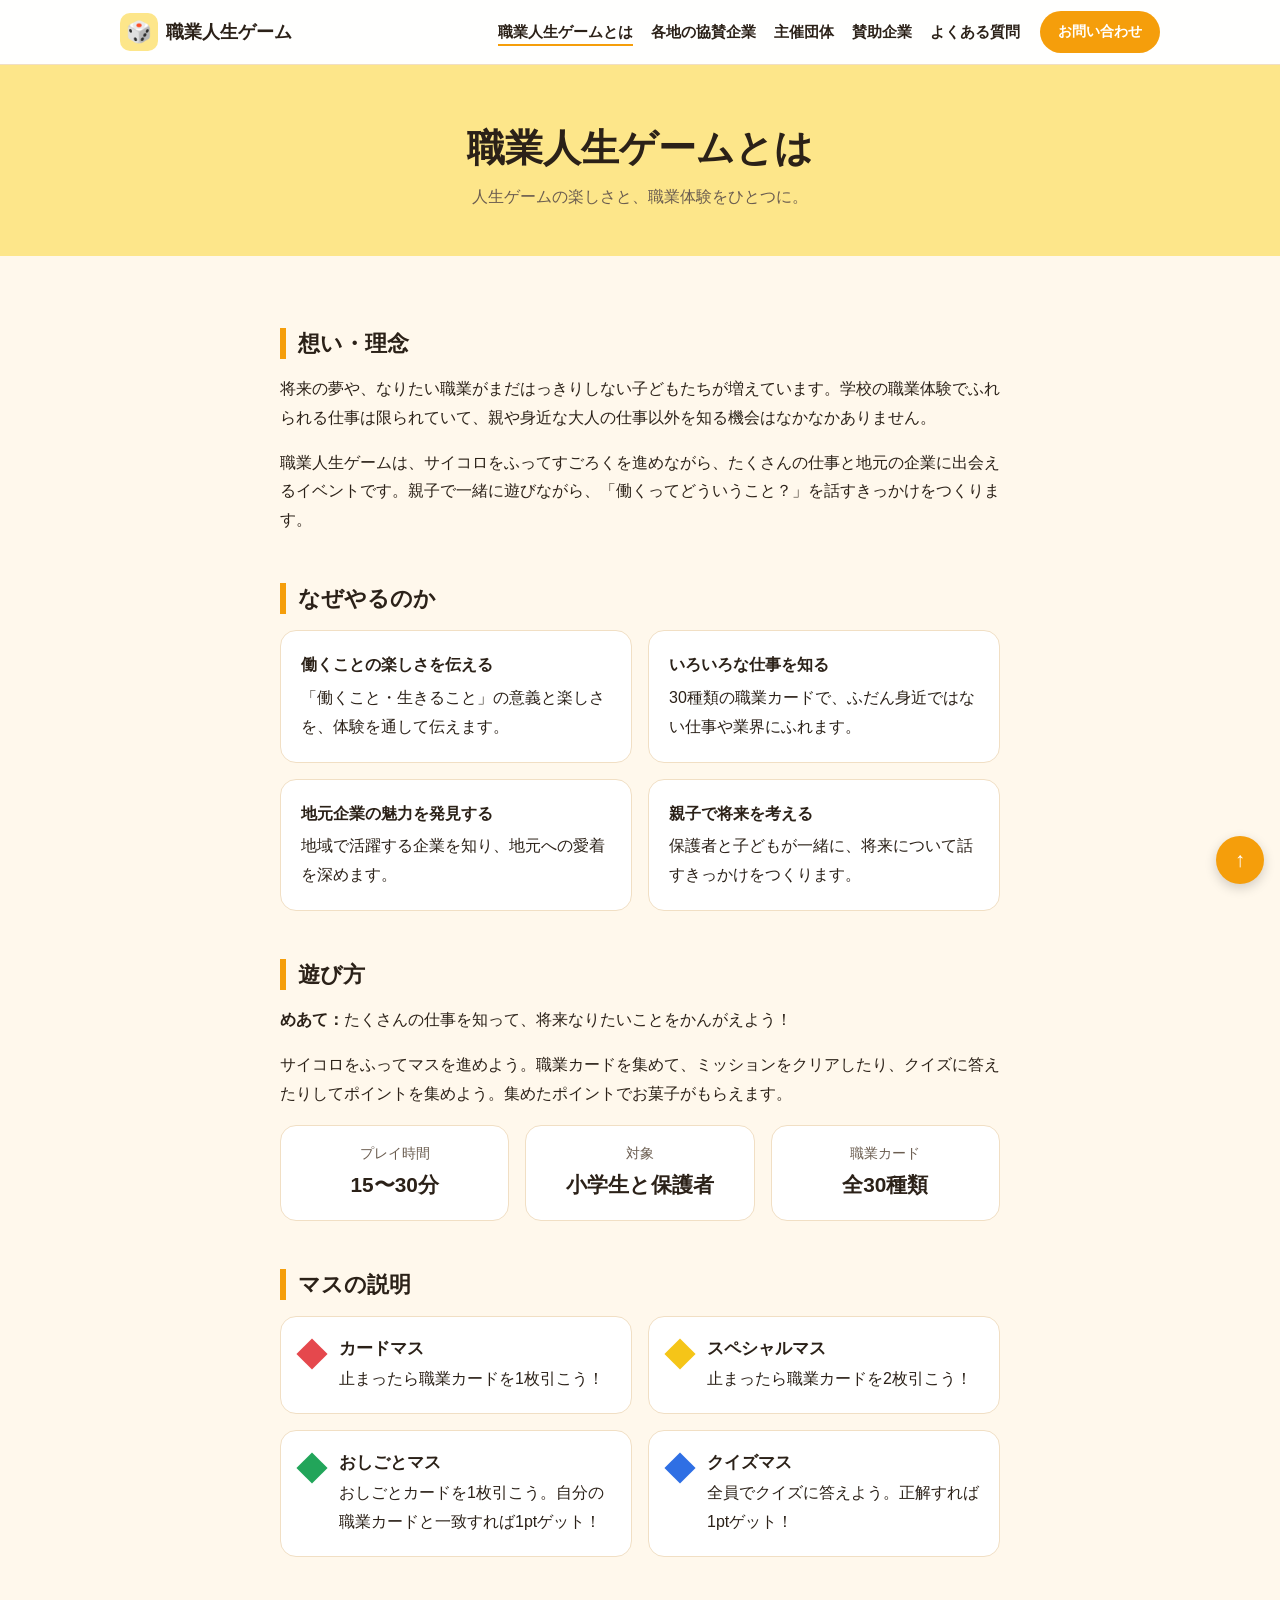
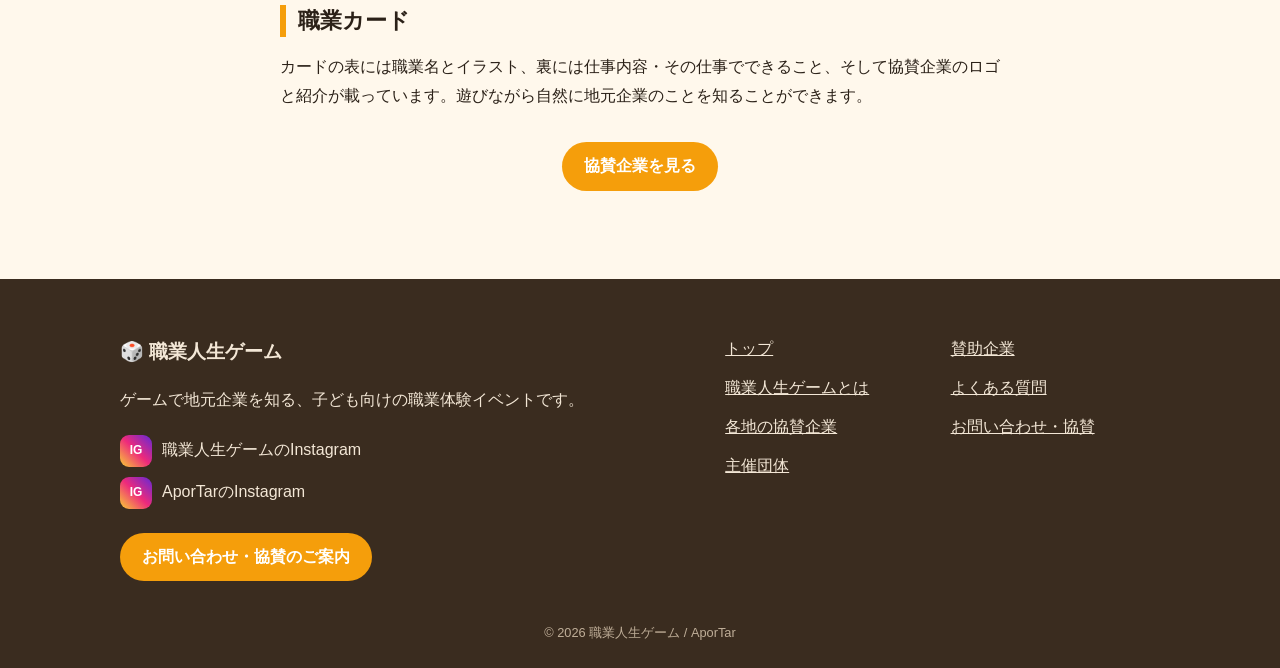
==== commit 1c3bd30c: "Merge pull request #2 from hacot0600/claude/project-thread-j5z2i8 案Aのページ構成で紹介サイトを作成" ====
--- a/about.html
+++ b/about.html
@@ -5,7 +5,6 @@
   <meta name="viewport" content="width=device-width, initial-scale=1.0">
   <title>職業人生ゲームとは｜職業人生ゲーム</title>
   <link rel="stylesheet" href="style.css">
-  <link rel="stylesheet" href="game.css">
 </head>
 <body>
   <header id="site-header" class="site-header"></header>
@@ -13,25 +12,25 @@
   <main>
     <div class="page-header">
       <h1>職業人生ゲームとは</h1>
-      <p>人生ゲームの楽しさと職業体験をひとつに</p>
+      <p>人生ゲームの楽しさと、職業体験をひとつに。</p>
     </div>
 
     <section class="section">
       <div class="container prose">
         <h2>想い・理念</h2>
-        <p>将来の夢やなりたい職業がまだはっきりしない子どもたちが増えています。学校の職業体験で触れられる仕事は限られていて親や身近な大人の仕事以外を知る機会はなかなかありません。</p>
-        <p>職業人生ゲームはサイコロをふってすごろくを進めながらたくさんの仕事と地元の企業に出会えるイベントです。親子で一緒に遊びながら「働くってどういうこと？」を話すきっかけをつくります。</p>
+        <p>将来の夢や、なりたい職業がまだはっきりしない子どもたちが増えています。学校の職業体験でふれられる仕事は限られていて、親や身近な大人の仕事以外を知る機会はなかなかありません。</p>
+        <p>職業人生ゲームは、サイコロをふってすごろくを進めながら、たくさんの仕事と地元の企業に出会えるイベントです。親子で一緒に遊びながら、「働くってどういうこと？」を話すきっかけをつくります。</p>
 
         <h2>なぜやるのか</h2>
         <ul class="purpose-list">
-          <li><strong>働くことの楽しさを伝える</strong>「働くこと・生きること」の意義と楽しさを体験を通して伝えます。</li>
-          <li><strong>いろいろな仕事を知る</strong>多数の職業カードで普段身近ではない仕事や業界に触れます。</li>
+          <li><strong>働くことの楽しさを伝える</strong>「働くこと・生きること」の意義と楽しさを、体験を通して伝えます。</li>
+          <li><strong>いろいろな仕事を知る</strong>30種類の職業カードで、ふだん身近ではない仕事や業界にふれます。</li>
           <li><strong>地元企業の魅力を発見する</strong>地域で活躍する企業を知り、地元への愛着を深めます。</li>
-          <li><strong>親子で将来を考える</strong>保護者と子どもが一緒に将来について話すきっかけをつくります。</li>
+          <li><strong>親子で将来を考える</strong>保護者と子どもが一緒に、将来について話すきっかけをつくります。</li>
         </ul>
 
         <h2>遊び方</h2>
-        <p><strong>めあて：</strong>たくさんの仕事を知って将来なりたいことをかんがえよう！</p>
+        <p><strong>めあて：</strong>たくさんの仕事を知って、将来なりたいことをかんがえよう！</p>
         <p>サイコロをふってマスを進めよう。職業カードを集めて、ミッションをクリアしたり、クイズに答えたりしてポイントを集めよう。集めたポイントでお菓子がもらえます。</p>
 
         <dl class="facts">
@@ -60,81 +59,14 @@
           </li>
         </ul>
 
-        <p class="center"><a class="btn btn-outline" href="#play">ミニゲームで遊んでみる</a></p>
-
         <h2>職業カード</h2>
         <p>カードの表には職業名とイラスト、裏には仕事内容・その仕事でできること、そして協賛企業のロゴと紹介が載っています。遊びながら自然に地元企業のことを知ることができます。</p>
         <p class="center"><a class="btn" href="sponsors.html">協賛企業を見る</a></p>
       </div>
     </section>
-
-    <!-- ミニゲーム：game.js / game-data.js / game.css。IDとクラスは mg- 付き -->
-    <section class="section section-alt" id="play">
-      <div class="container prose mg-root" id="mg-root">
-        <h2>ためしに遊んでみよう</h2>
-        <p>イベントで使っている職業カードで、すごろくを体験できるミニ版です。1〜4人で、ひとつの画面を順番に使って遊べます。</p>
-
-        <!-- はじめる画面 -->
-        <div id="mg-setup" class="mg-screen mg-panel">
-          <h3>だれが あそぶ？</h3>
-          <form id="mg-setup-form">
-            <div id="mg-player-inputs" class="mg-player-inputs"></div>
-            <div class="mg-setup-actions">
-              <button type="button" id="mg-remove-player" class="btn btn-outline">− へらす</button>
-              <button type="button" id="mg-add-player" class="btn btn-outline">＋ ふやす</button>
-            </div>
-            <button type="submit" class="btn mg-btn-big">ゲームを はじめる</button>
-          </form>
-        </div>
-
-        <!-- ゲーム画面 -->
-        <div id="mg-game" class="mg-screen" hidden>
-          <div class="mg-turn-bar mg-panel">
-            <div>
-              <span id="mg-turn-token" class="mg-token-dot"></span>
-              <strong id="mg-turn-name"></strong> の ばん
-            </div>
-            <div class="mg-dice-area">
-              <div id="mg-dice" class="mg-dice" aria-live="polite">🎲</div>
-              <button id="mg-roll-btn" class="btn">サイコロを ふる</button>
-            </div>
-          </div>
-
-          <div id="mg-board" class="mg-board" aria-label="ゲームばん"></div>
-
-          <div id="mg-scoreboard" class="mg-scoreboard"></div>
-
-          <div class="mg-panel mg-log-panel">
-            <h3>できごと</h3>
-            <ul id="mg-log" class="mg-log"></ul>
-          </div>
-        </div>
-
-        <!-- けっか画面 -->
-        <div id="mg-result" class="mg-screen mg-panel" hidden>
-          <h3>けっか はっぴょう！</h3>
-          <ol id="mg-ranking" class="mg-ranking"></ol>
-          <p class="mg-closing">きになる おしごとは あったかな？<br>おうちの ひとと「しょうらい どんな しごとを してみたい？」を はなしてみよう！</p>
-          <button id="mg-again-btn" class="btn mg-btn-big">もういちど あそぶ</button>
-        </div>
-      </div>
-    </section>
   </main>
-
-  <!-- ミニゲームのカードやクイズを表示するダイアログ -->
-  <div id="mg-modal" class="mg-modal" hidden>
-    <div class="mg-modal-box" role="dialog" aria-modal="true" aria-labelledby="mg-modal-title">
-      <p id="mg-modal-kind" class="mg-modal-kind"></p>
-      <h2 id="mg-modal-title"></h2>
-      <div id="mg-modal-body"></div>
-      <div id="mg-modal-actions" class="mg-modal-actions"></div>
-    </div>
-  </div>
-
 
   <footer id="site-footer" class="site-footer"></footer>
   <script src="script.js"></script>
-  <script src="game-data.js"></script>
-  <script src="game.js"></script>
 </body>
 </html>
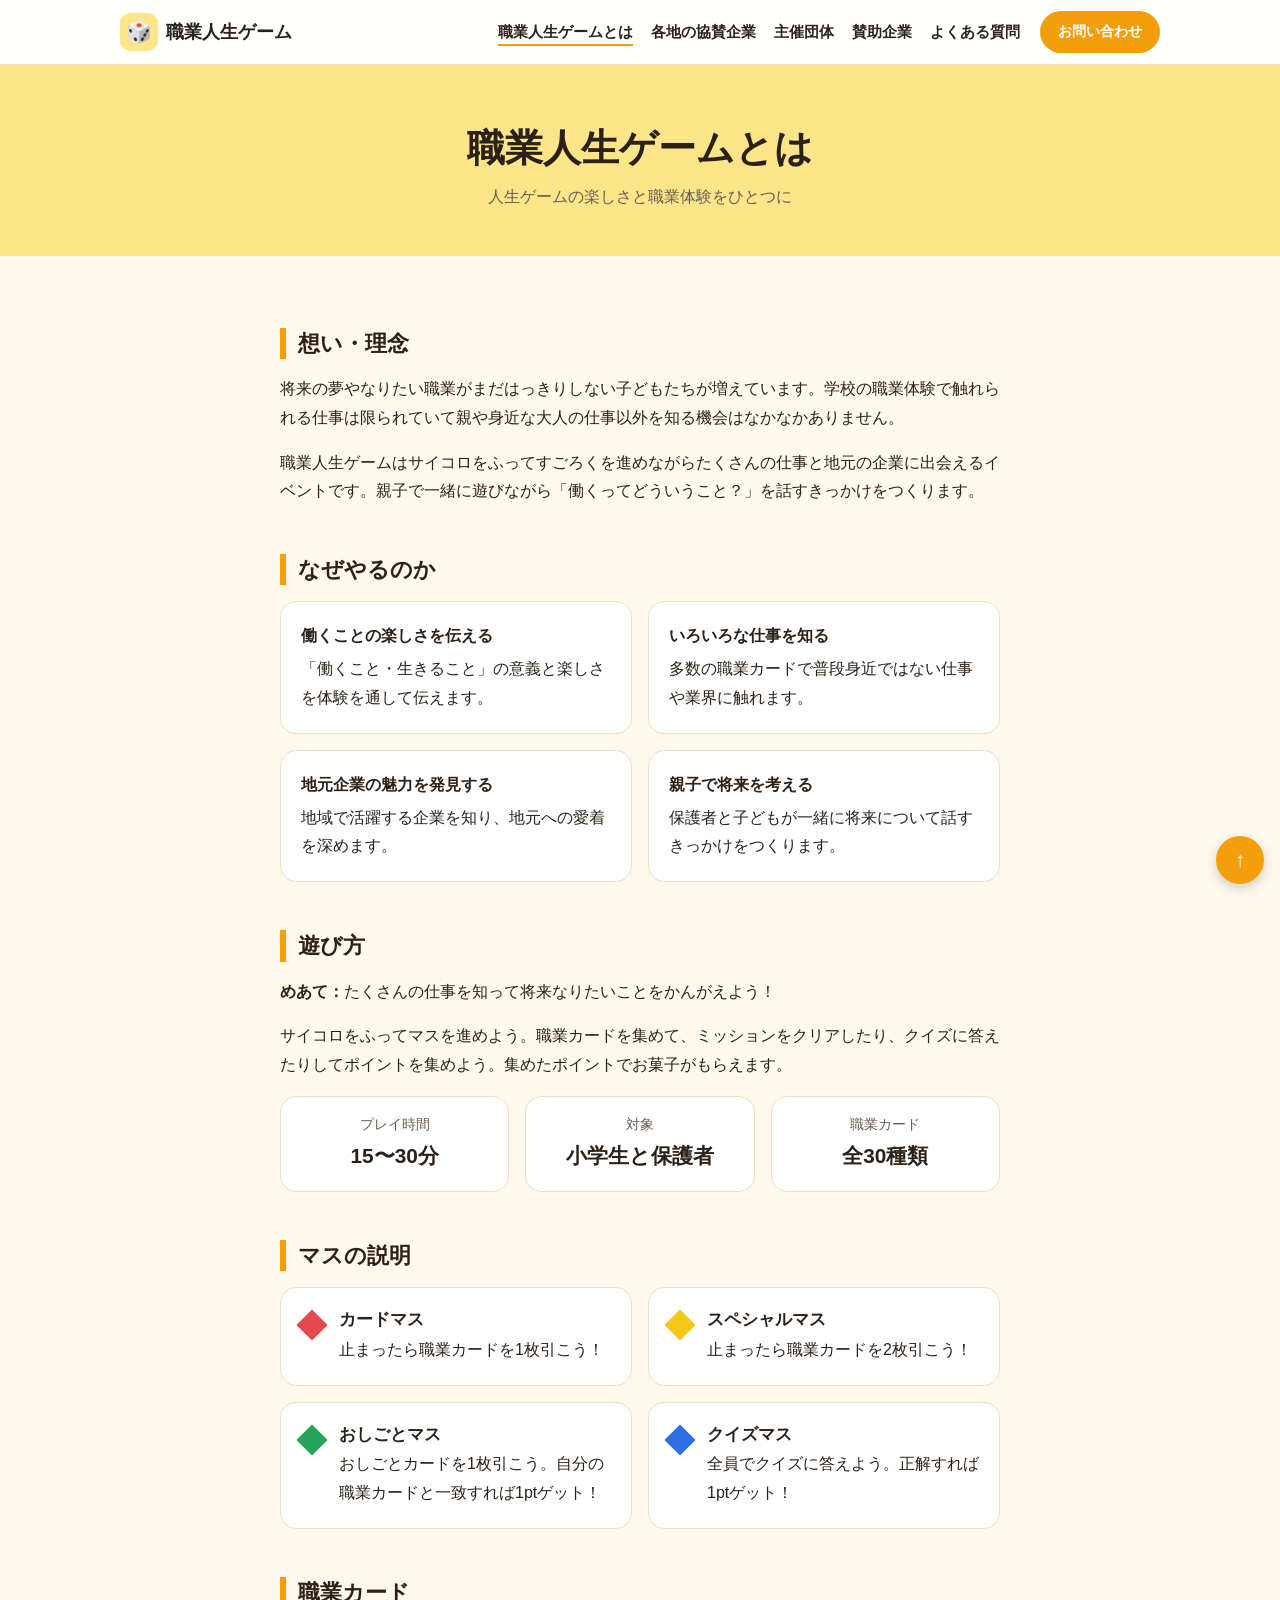
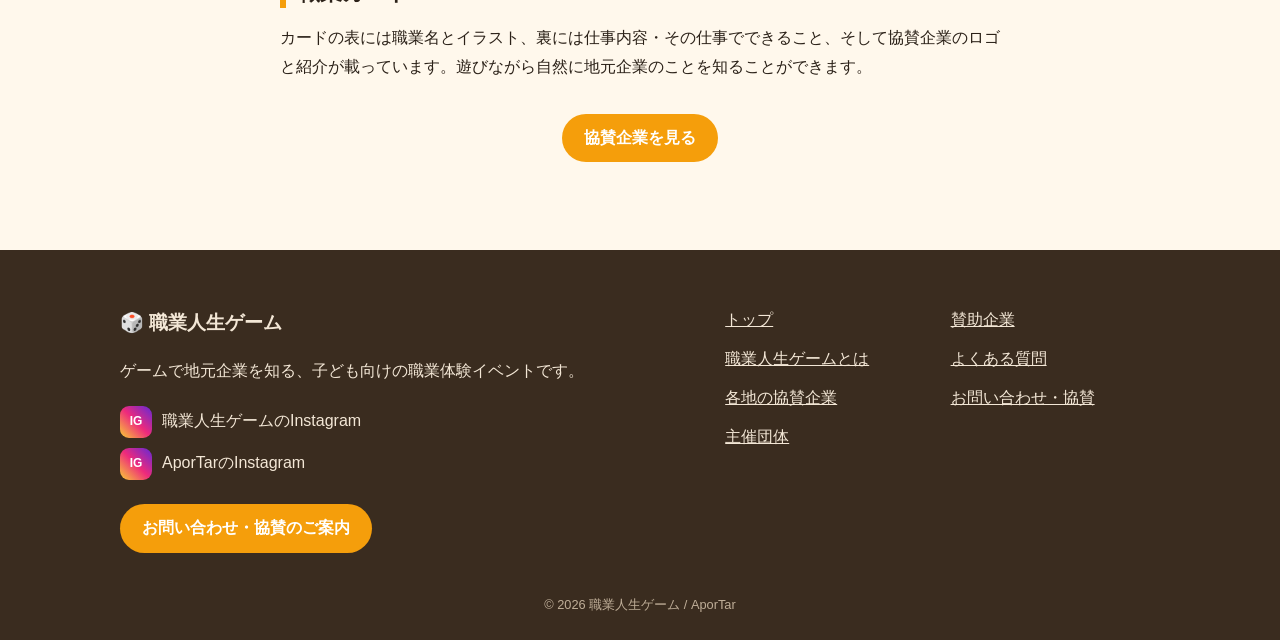
==== commit c48c32d9: "編集モードで about.html の文字を修正（人生ゲームの楽しさと職業体験をひとつに / 将来の夢やなりたい職業がまだはっきり）" ====
--- a/about.html
+++ b/about.html
@@ -12,25 +12,25 @@
   <main>
     <div class="page-header">
       <h1>職業人生ゲームとは</h1>
-      <p>人生ゲームの楽しさと、職業体験をひとつに。</p>
+      <p>人生ゲームの楽しさと職業体験をひとつに</p>
     </div>
 
     <section class="section">
       <div class="container prose">
         <h2>想い・理念</h2>
-        <p>将来の夢や、なりたい職業がまだはっきりしない子どもたちが増えています。学校の職業体験でふれられる仕事は限られていて、親や身近な大人の仕事以外を知る機会はなかなかありません。</p>
-        <p>職業人生ゲームは、サイコロをふってすごろくを進めながら、たくさんの仕事と地元の企業に出会えるイベントです。親子で一緒に遊びながら、「働くってどういうこと？」を話すきっかけをつくります。</p>
+        <p>将来の夢やなりたい職業がまだはっきりしない子どもたちが増えています。学校の職業体験で触れられる仕事は限られていて親や身近な大人の仕事以外を知る機会はなかなかありません。</p>
+        <p>職業人生ゲームはサイコロをふってすごろくを進めながらたくさんの仕事と地元の企業に出会えるイベントです。親子で一緒に遊びながら「働くってどういうこと？」を話すきっかけをつくります。</p>
 
         <h2>なぜやるのか</h2>
         <ul class="purpose-list">
-          <li><strong>働くことの楽しさを伝える</strong>「働くこと・生きること」の意義と楽しさを、体験を通して伝えます。</li>
-          <li><strong>いろいろな仕事を知る</strong>30種類の職業カードで、ふだん身近ではない仕事や業界にふれます。</li>
+          <li><strong>働くことの楽しさを伝える</strong>「働くこと・生きること」の意義と楽しさを体験を通して伝えます。</li>
+          <li><strong>いろいろな仕事を知る</strong>多数の職業カードで普段身近ではない仕事や業界に触れます。</li>
           <li><strong>地元企業の魅力を発見する</strong>地域で活躍する企業を知り、地元への愛着を深めます。</li>
-          <li><strong>親子で将来を考える</strong>保護者と子どもが一緒に、将来について話すきっかけをつくります。</li>
+          <li><strong>親子で将来を考える</strong>保護者と子どもが一緒に将来について話すきっかけをつくります。</li>
         </ul>
 
         <h2>遊び方</h2>
-        <p><strong>めあて：</strong>たくさんの仕事を知って、将来なりたいことをかんがえよう！</p>
+        <p><strong>めあて：</strong>たくさんの仕事を知って将来なりたいことをかんがえよう！</p>
         <p>サイコロをふってマスを進めよう。職業カードを集めて、ミッションをクリアしたり、クイズに答えたりしてポイントを集めよう。集めたポイントでお菓子がもらえます。</p>
 
         <dl class="facts">
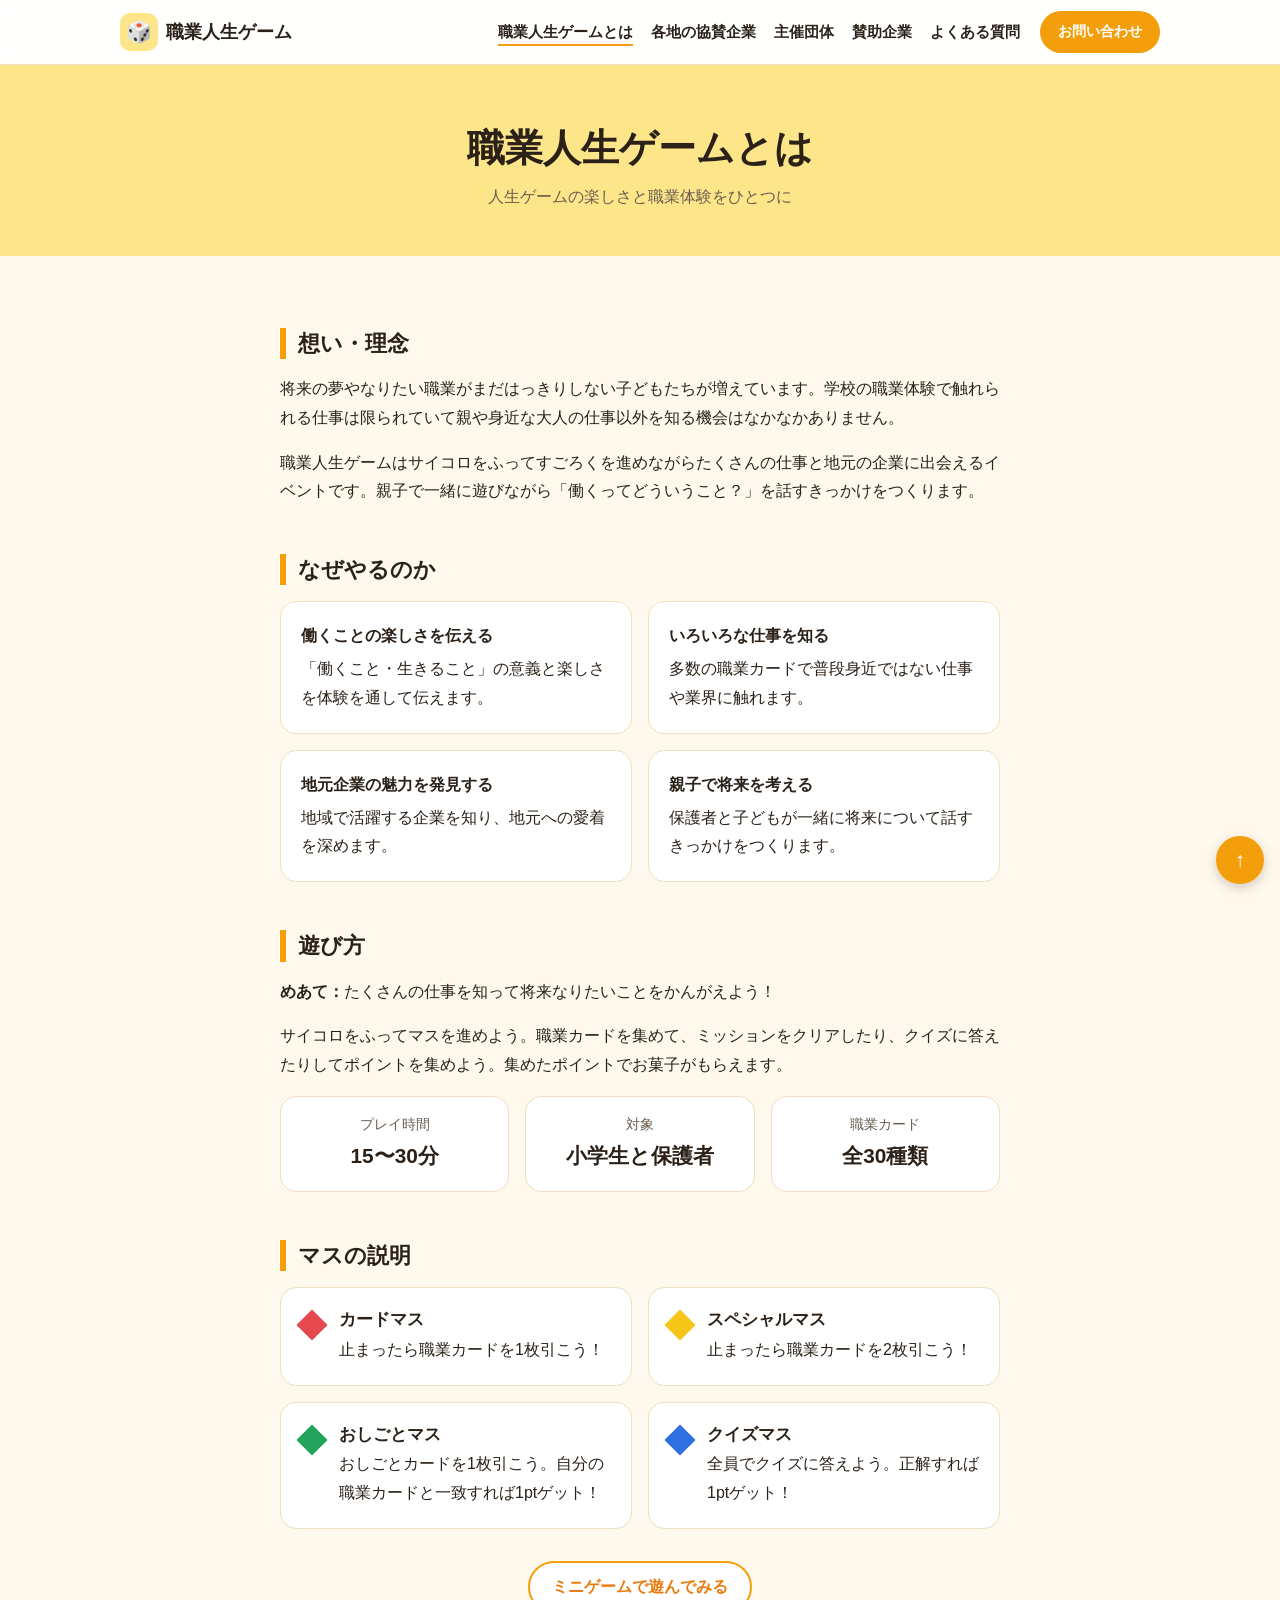
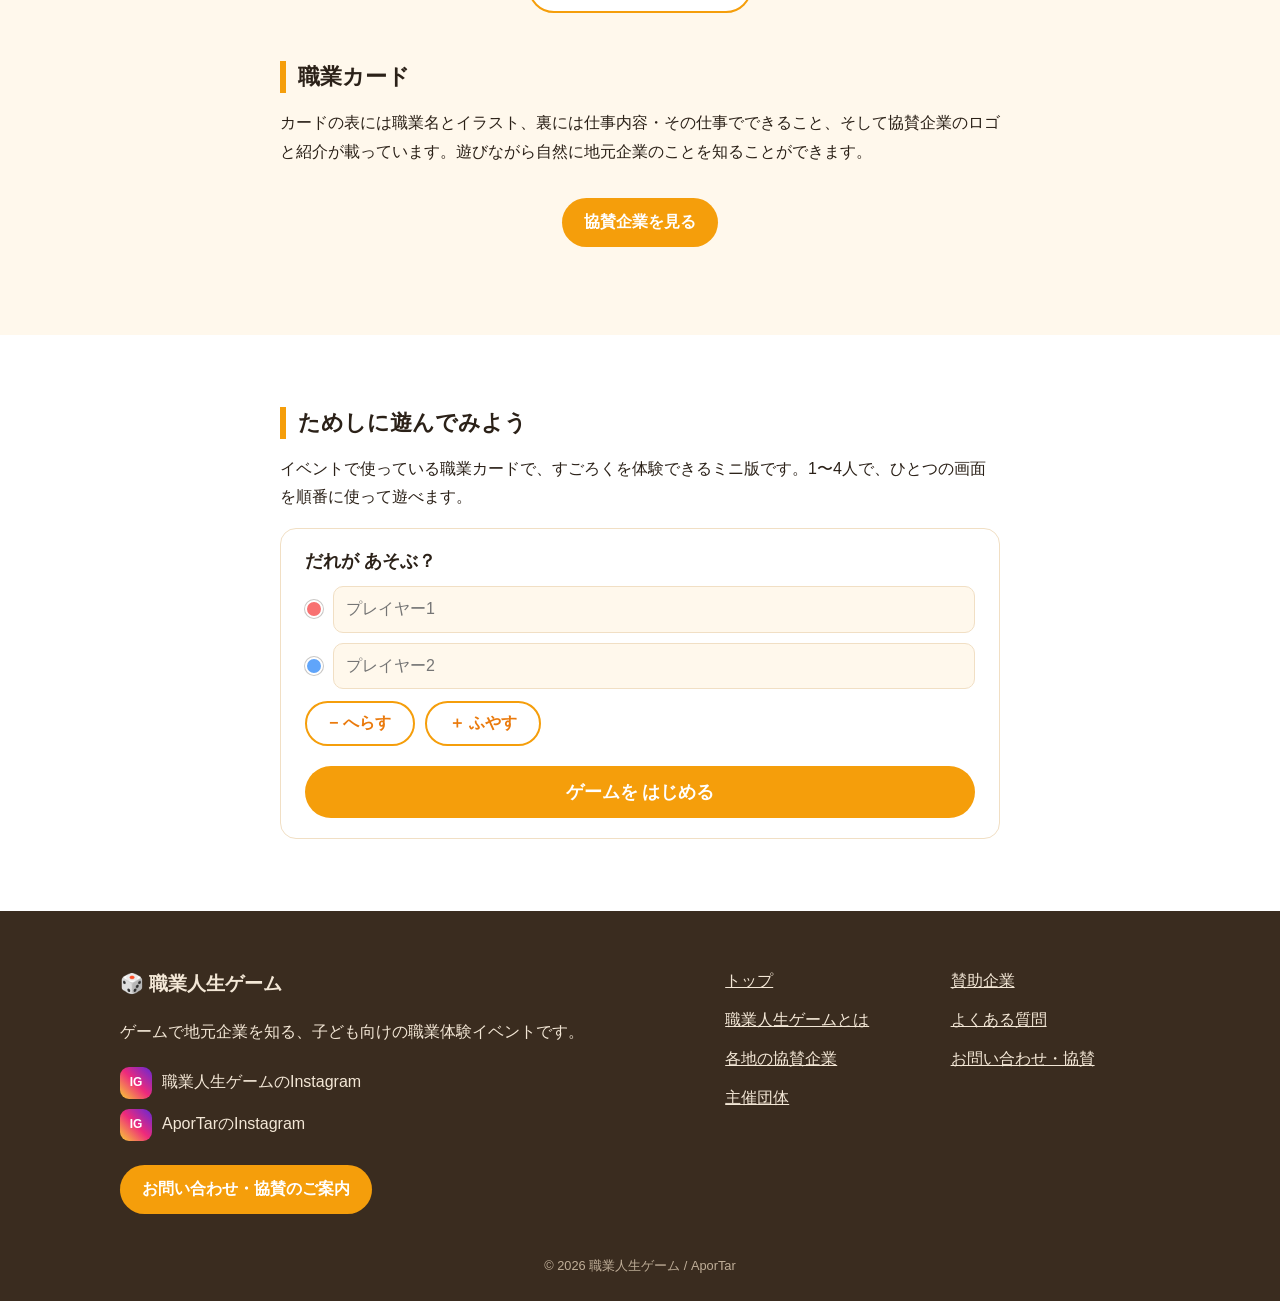
==== commit 1c322069: "Merge 5f691f631c9b1794a4b9aa3923fe48a40afae973 into becb486b3927c4ac2f79237842e8094e0caa88c3" ====
--- a/about.html
+++ b/about.html
@@ -5,6 +5,7 @@
   <meta name="viewport" content="width=device-width, initial-scale=1.0">
   <title>職業人生ゲームとは｜職業人生ゲーム</title>
   <link rel="stylesheet" href="style.css">
+  <link rel="stylesheet" href="game.css">
 </head>
 <body>
   <header id="site-header" class="site-header"></header>
@@ -59,14 +60,81 @@
           </li>
         </ul>
 
+        <p class="center"><a class="btn btn-outline" href="#play">ミニゲームで遊んでみる</a></p>
+
         <h2>職業カード</h2>
         <p>カードの表には職業名とイラスト、裏には仕事内容・その仕事でできること、そして協賛企業のロゴと紹介が載っています。遊びながら自然に地元企業のことを知ることができます。</p>
         <p class="center"><a class="btn" href="sponsors.html">協賛企業を見る</a></p>
       </div>
     </section>
+
+    <!-- ミニゲーム：game.js / game-data.js / game.css。IDとクラスは mg- 付き -->
+    <section class="section section-alt" id="play">
+      <div class="container prose mg-root" id="mg-root">
+        <h2>ためしに遊んでみよう</h2>
+        <p>イベントで使っている職業カードで、すごろくを体験できるミニ版です。1〜4人で、ひとつの画面を順番に使って遊べます。</p>
+
+        <!-- はじめる画面 -->
+        <div id="mg-setup" class="mg-screen mg-panel">
+          <h3>だれが あそぶ？</h3>
+          <form id="mg-setup-form">
+            <div id="mg-player-inputs" class="mg-player-inputs"></div>
+            <div class="mg-setup-actions">
+              <button type="button" id="mg-remove-player" class="btn btn-outline">− へらす</button>
+              <button type="button" id="mg-add-player" class="btn btn-outline">＋ ふやす</button>
+            </div>
+            <button type="submit" class="btn mg-btn-big">ゲームを はじめる</button>
+          </form>
+        </div>
+
+        <!-- ゲーム画面 -->
+        <div id="mg-game" class="mg-screen" hidden>
+          <div class="mg-turn-bar mg-panel">
+            <div>
+              <span id="mg-turn-token" class="mg-token-dot"></span>
+              <strong id="mg-turn-name"></strong> の ばん
+            </div>
+            <div class="mg-dice-area">
+              <div id="mg-dice" class="mg-dice" aria-live="polite">🎲</div>
+              <button id="mg-roll-btn" class="btn">サイコロを ふる</button>
+            </div>
+          </div>
+
+          <div id="mg-board" class="mg-board" aria-label="ゲームばん"></div>
+
+          <div id="mg-scoreboard" class="mg-scoreboard"></div>
+
+          <div class="mg-panel mg-log-panel">
+            <h3>できごと</h3>
+            <ul id="mg-log" class="mg-log"></ul>
+          </div>
+        </div>
+
+        <!-- けっか画面 -->
+        <div id="mg-result" class="mg-screen mg-panel" hidden>
+          <h3>けっか はっぴょう！</h3>
+          <ol id="mg-ranking" class="mg-ranking"></ol>
+          <p class="mg-closing">きになる おしごとは あったかな？<br>おうちの ひとと「しょうらい どんな しごとを してみたい？」を はなしてみよう！</p>
+          <button id="mg-again-btn" class="btn mg-btn-big">もういちど あそぶ</button>
+        </div>
+      </div>
+    </section>
   </main>
+
+  <!-- ミニゲームのカードやクイズを表示するダイアログ -->
+  <div id="mg-modal" class="mg-modal" hidden>
+    <div class="mg-modal-box" role="dialog" aria-modal="true" aria-labelledby="mg-modal-title">
+      <p id="mg-modal-kind" class="mg-modal-kind"></p>
+      <h2 id="mg-modal-title"></h2>
+      <div id="mg-modal-body"></div>
+      <div id="mg-modal-actions" class="mg-modal-actions"></div>
+    </div>
+  </div>
+
 
   <footer id="site-footer" class="site-footer"></footer>
   <script src="script.js"></script>
+  <script src="game-data.js"></script>
+  <script src="game.js"></script>
 </body>
 </html>
--- a/game.css
+++ b/game.css
@@ -0,0 +1,477 @@
+/* 職業人生ゲーム - ミニゲーム（about.html の「ためしに遊んでみよう」）
+   色は style.css の変数を使い、マスの色は「マスの説明」と同じにしています */
+
+.mg-root .mg-screen[hidden] {
+  display: none;
+}
+
+.mg-panel {
+  background: var(--white);
+  border: 1px solid var(--line);
+  border-radius: var(--radius);
+  padding: 20px 24px;
+}
+
+.mg-panel h3 {
+  margin: 0 0 12px;
+  font-size: 1.1rem;
+}
+
+.mg-muted {
+  color: var(--muted);
+}
+
+/* ボタン（style.css の .btn と同じ見た目） */
+.mg-btn {
+  font: inherit;
+  font-weight: bold;
+  border-radius: 999px;
+  padding: 10px 22px;
+  cursor: pointer;
+  border: 2px solid var(--orange);
+  transition: background 0.2s;
+}
+
+.mg-btn-primary {
+  background: var(--orange);
+  color: var(--white);
+}
+
+.mg-btn-primary:hover {
+  background: var(--orange-deep);
+}
+
+.mg-btn-ghost {
+  background: var(--white);
+  color: var(--orange-deep);
+}
+
+.mg-btn-ghost:hover {
+  background: var(--yellow);
+}
+
+.mg-root .btn:disabled,
+.mg-btn:disabled {
+  opacity: 0.4;
+  cursor: not-allowed;
+}
+
+.mg-btn-big {
+  display: block;
+  width: 100%;
+  margin-top: 20px;
+  font-size: 1.1rem;
+  padding: 14px;
+}
+
+/* はじめる画面 */
+.mg-player-inputs {
+  display: grid;
+  gap: 10px;
+}
+
+.mg-player-input {
+  display: flex;
+  align-items: center;
+  gap: 10px;
+}
+
+.mg-player-input input {
+  flex: 1;
+  min-width: 0;
+  font: inherit;
+  padding: 8px 12px;
+  border-radius: 10px;
+  border: 1px solid var(--line);
+  background: var(--cream);
+  color: var(--text);
+}
+
+.mg-player-input input:focus {
+  outline: 2px solid var(--orange);
+  outline-offset: 1px;
+}
+
+.mg-setup-actions {
+  display: flex;
+  gap: 10px;
+  margin-top: 12px;
+}
+
+.mg-token-dot {
+  display: inline-block;
+  width: 18px;
+  height: 18px;
+  border-radius: 50%;
+  border: 2px solid var(--white);
+  box-shadow: 0 0 0 1px rgba(43, 33, 24, 0.25);
+  flex-shrink: 0;
+  vertical-align: middle;
+}
+
+/* ターン表示 */
+.mg-turn-bar {
+  display: flex;
+  align-items: center;
+  justify-content: space-between;
+  flex-wrap: wrap;
+  gap: 12px;
+  padding: 12px 20px;
+  position: sticky;
+  top: calc(var(--header-h) + 8px);
+  z-index: 5;
+  margin-bottom: 16px;
+  box-shadow: 0 4px 12px rgba(43, 33, 24, 0.08);
+}
+
+.mg-turn-bar strong {
+  font-size: 1.15rem;
+}
+
+.mg-dice-area {
+  display: flex;
+  align-items: center;
+  gap: 12px;
+}
+
+.mg-dice {
+  font-size: 2.4rem;
+  line-height: 1;
+  width: 1.2em;
+  text-align: center;
+}
+
+.mg-dice.mg-rolling {
+  animation: mg-shake 0.12s infinite;
+}
+
+@keyframes mg-shake {
+  0% { transform: rotate(-12deg); }
+  50% { transform: rotate(12deg); }
+  100% { transform: rotate(-12deg); }
+}
+
+/* 盤面 */
+.mg-board {
+  display: grid;
+  grid-template-columns: repeat(6, 1fr);
+  gap: 6px;
+  margin-bottom: 20px;
+}
+
+.mg-square {
+  min-height: 74px;
+  border-radius: 10px;
+  padding: 4px 6px;
+  display: flex;
+  flex-direction: column;
+  align-items: center;
+  justify-content: space-between;
+  font-size: 0.8rem;
+  font-weight: bold;
+  color: var(--white);
+}
+
+.mg-sq-num {
+  align-self: flex-start;
+  font-size: 0.7rem;
+  opacity: 0.85;
+}
+
+.mg-sq-tokens {
+  display: flex;
+  flex-wrap: wrap;
+  gap: 2px;
+  justify-content: center;
+  min-height: 18px;
+}
+
+.mg-token {
+  width: 18px;
+  height: 18px;
+  border-radius: 50%;
+  border: 2px solid var(--white);
+  box-shadow: 0 1px 3px rgba(0, 0, 0, 0.4);
+}
+
+.mg-token-active {
+  animation: mg-bounce 0.8s infinite;
+}
+
+@keyframes mg-bounce {
+  0%, 100% { transform: translateY(0); }
+  50% { transform: translateY(-4px); }
+}
+
+.mg-sq-start,
+.mg-sq-goal {
+  background: var(--white);
+  color: var(--orange-deep);
+  border: 2px solid var(--orange);
+}
+
+.mg-sq-card    { background: var(--red); }
+.mg-sq-special { background: var(--gold); color: var(--text); }
+.mg-sq-mission { background: var(--green); }
+.mg-sq-quiz    { background: var(--blue); }
+
+/* スコア */
+.mg-scoreboard {
+  display: grid;
+  grid-template-columns: repeat(auto-fit, minmax(200px, 1fr));
+  gap: 12px;
+}
+
+.mg-score {
+  background: var(--white);
+  border: 1px solid var(--line);
+  border-radius: var(--radius);
+  padding: 14px 16px;
+}
+
+.mg-score-active {
+  border-color: var(--orange);
+  box-shadow: 0 0 0 2px var(--orange);
+}
+
+.mg-score-head,
+.mg-rank-head {
+  display: flex;
+  align-items: center;
+  gap: 8px;
+}
+
+.mg-points {
+  margin-left: auto;
+  color: var(--orange-deep);
+  font-weight: bold;
+  font-size: 1.1rem;
+  font-variant-numeric: tabular-nums;
+}
+
+.mg-finished {
+  margin: 4px 0 0;
+  color: var(--green);
+  font-size: 0.85rem;
+  font-weight: bold;
+}
+
+.mg-held-cards {
+  display: flex;
+  flex-wrap: wrap;
+  gap: 4px;
+  margin-top: 8px;
+  font-size: 0.78rem;
+  line-height: 1.6;
+}
+
+.mg-mini-card {
+  background: var(--yellow);
+  color: var(--text);
+  border-radius: 6px;
+  padding: 1px 6px;
+}
+
+.mg-log-panel {
+  margin-top: 20px;
+}
+
+.mg-log {
+  margin: 0;
+  padding-left: 1.2em;
+  max-height: 180px;
+  overflow-y: auto;
+  font-size: 0.9rem;
+  color: var(--muted);
+}
+
+.mg-log li:first-child {
+  color: var(--text);
+  font-weight: bold;
+}
+
+/* ダイアログ */
+.mg-modal {
+  position: fixed;
+  inset: 0;
+  background: rgba(43, 33, 24, 0.55);
+  display: flex;
+  align-items: center;
+  justify-content: center;
+  padding: 16px;
+  z-index: 100;
+}
+
+.mg-modal[hidden] {
+  display: none;
+}
+
+.mg-modal-box {
+  background: var(--cream);
+  border-radius: 20px;
+  padding: 24px;
+  width: min(560px, 100%);
+  max-height: 90vh;
+  overflow-y: auto;
+  border: 3px solid var(--orange);
+}
+
+.mg-modal-kind {
+  margin: 0;
+  color: var(--orange-deep);
+  font-weight: bold;
+  font-size: 0.9rem;
+}
+
+.mg-modal-box h2 {
+  margin: 4px 0 16px;
+  font-size: 1.3rem;
+}
+
+.mg-modal-actions {
+  display: flex;
+  justify-content: flex-end;
+  gap: 10px;
+  margin-top: 16px;
+}
+
+.mg-job-cards {
+  display: grid;
+  gap: 12px;
+}
+
+.mg-job-card {
+  background: var(--white);
+  border-radius: var(--radius);
+  padding: 16px;
+  border: 2px solid var(--gold);
+}
+
+.mg-job-top {
+  display: flex;
+  align-items: center;
+  justify-content: space-between;
+  gap: 12px;
+}
+
+.mg-job-icon {
+  font-size: 2rem;
+  line-height: 1;
+}
+
+.mg-job-logo {
+  max-height: 44px;
+  max-width: 140px;
+  width: auto;
+  object-fit: contain;
+}
+
+.mg-job-name {
+  font-size: 1.2rem;
+  font-weight: bold;
+  margin-top: 6px;
+}
+
+.mg-job-company {
+  font-size: 0.85rem;
+  color: var(--muted);
+}
+
+.mg-job-desc {
+  margin: 8px 0;
+}
+
+.mg-job-helps-title {
+  font-weight: bold;
+  color: var(--orange-deep);
+}
+
+.mg-job-helps {
+  margin: 4px 0 0;
+  padding-left: 1.2em;
+}
+
+.mg-result-line {
+  font-weight: bold;
+  font-size: 1.1rem;
+}
+
+.mg-result-line.mg-good { color: var(--green); }
+.mg-result-line.mg-bad  { color: var(--red); }
+
+.mg-quiz-choices {
+  display: grid;
+  gap: 8px;
+}
+
+.mg-btn-choice {
+  background: var(--white);
+  color: var(--text);
+  border: 2px solid var(--line);
+  border-radius: 12px;
+  text-align: left;
+}
+
+.mg-btn-choice:hover:not(:disabled) {
+  border-color: var(--orange);
+}
+
+.mg-btn-choice:disabled {
+  opacity: 1;
+  cursor: default;
+}
+
+.mg-choice-good { background: var(--green); border-color: var(--green); color: var(--white); }
+.mg-choice-bad  { background: var(--red); border-color: var(--red); color: var(--white); }
+
+/* けっか */
+.mg-ranking {
+  list-style: none;
+  padding: 0;
+  margin: 0;
+  display: grid;
+  gap: 12px;
+}
+
+.mg-rank-item {
+  background: var(--cream);
+  border: 1px solid var(--line);
+  border-radius: 12px;
+  padding: 12px 16px;
+}
+
+.mg-medal {
+  font-size: 1.5rem;
+}
+
+.mg-closing {
+  text-align: center;
+}
+
+@media (max-width: 560px) {
+  .mg-panel {
+    padding: 16px;
+  }
+
+  .mg-board {
+    gap: 4px;
+  }
+
+  .mg-square {
+    min-height: 58px;
+    font-size: 0.62rem;
+    padding: 2px;
+  }
+
+  .mg-token {
+    width: 14px;
+    height: 14px;
+  }
+}
+
+@media (prefers-reduced-motion: reduce) {
+  .mg-dice.mg-rolling,
+  .mg-token-active {
+    animation: none;
+  }
+}
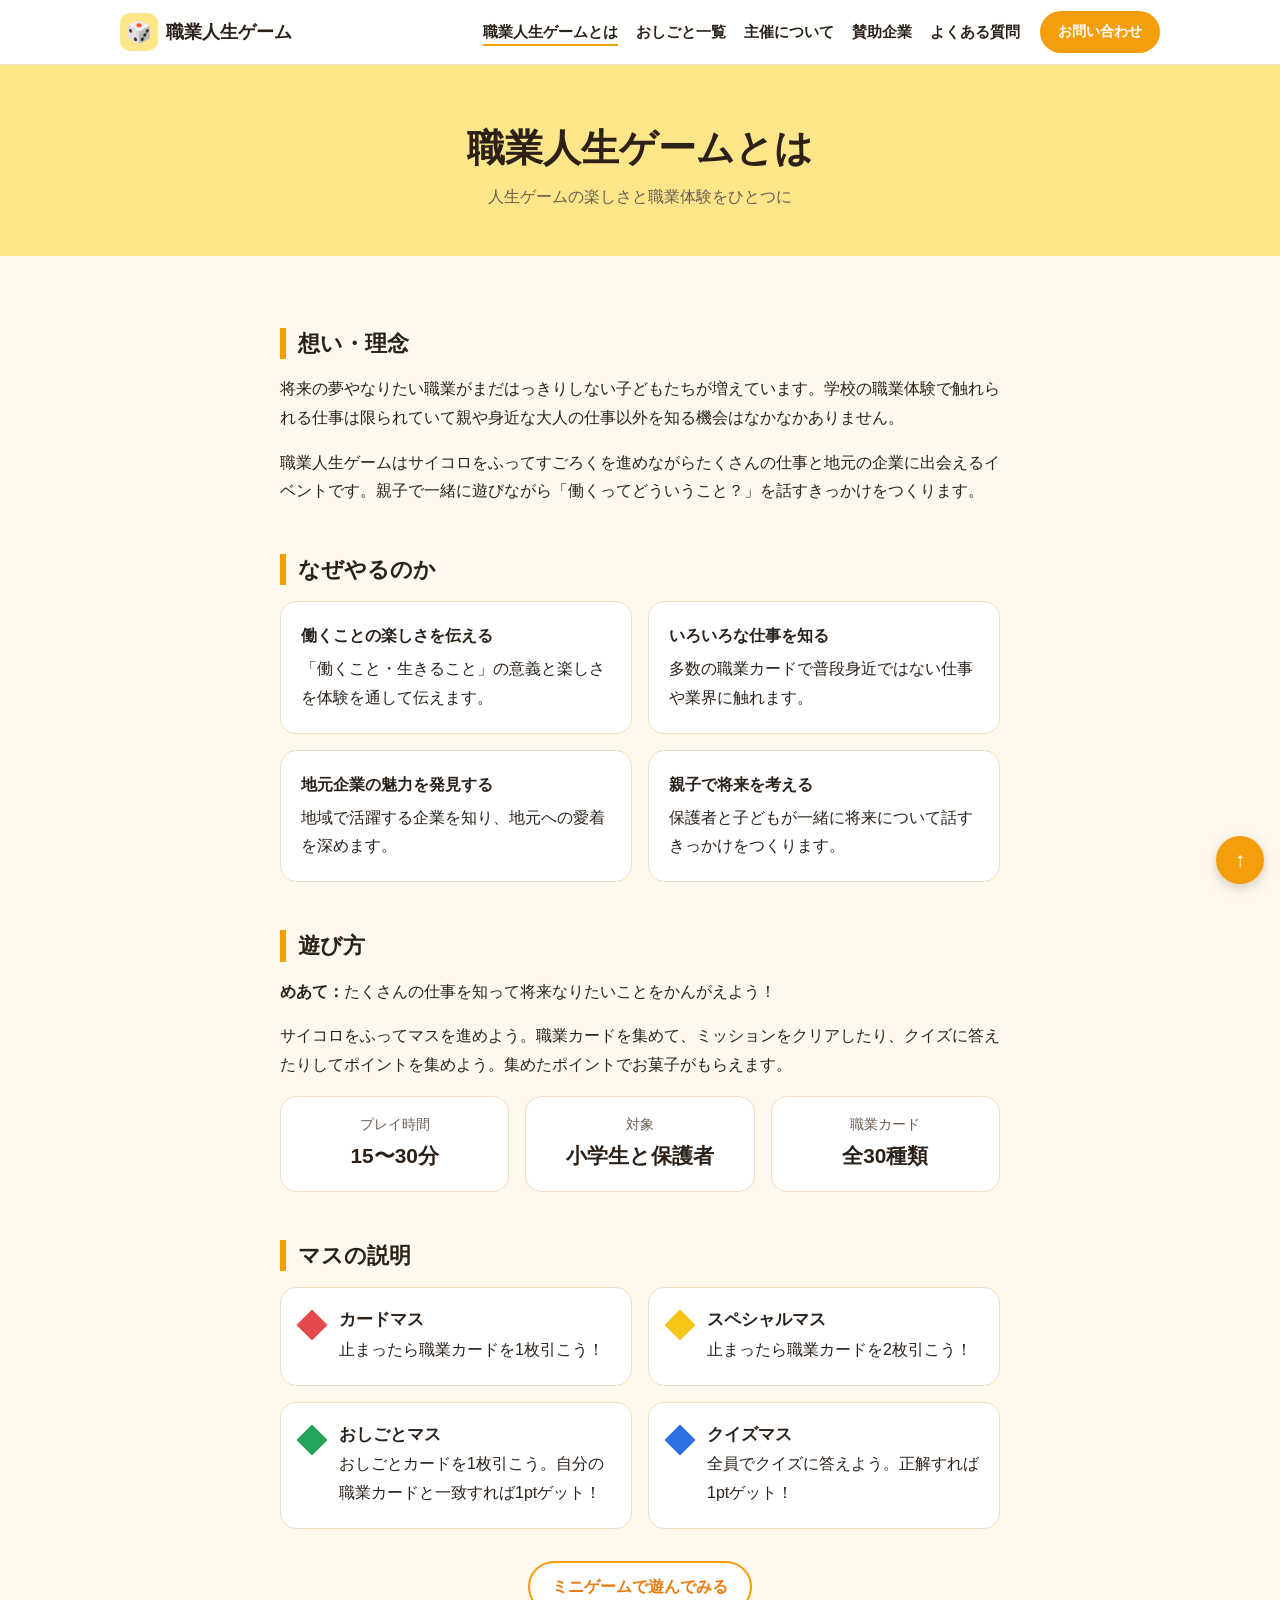
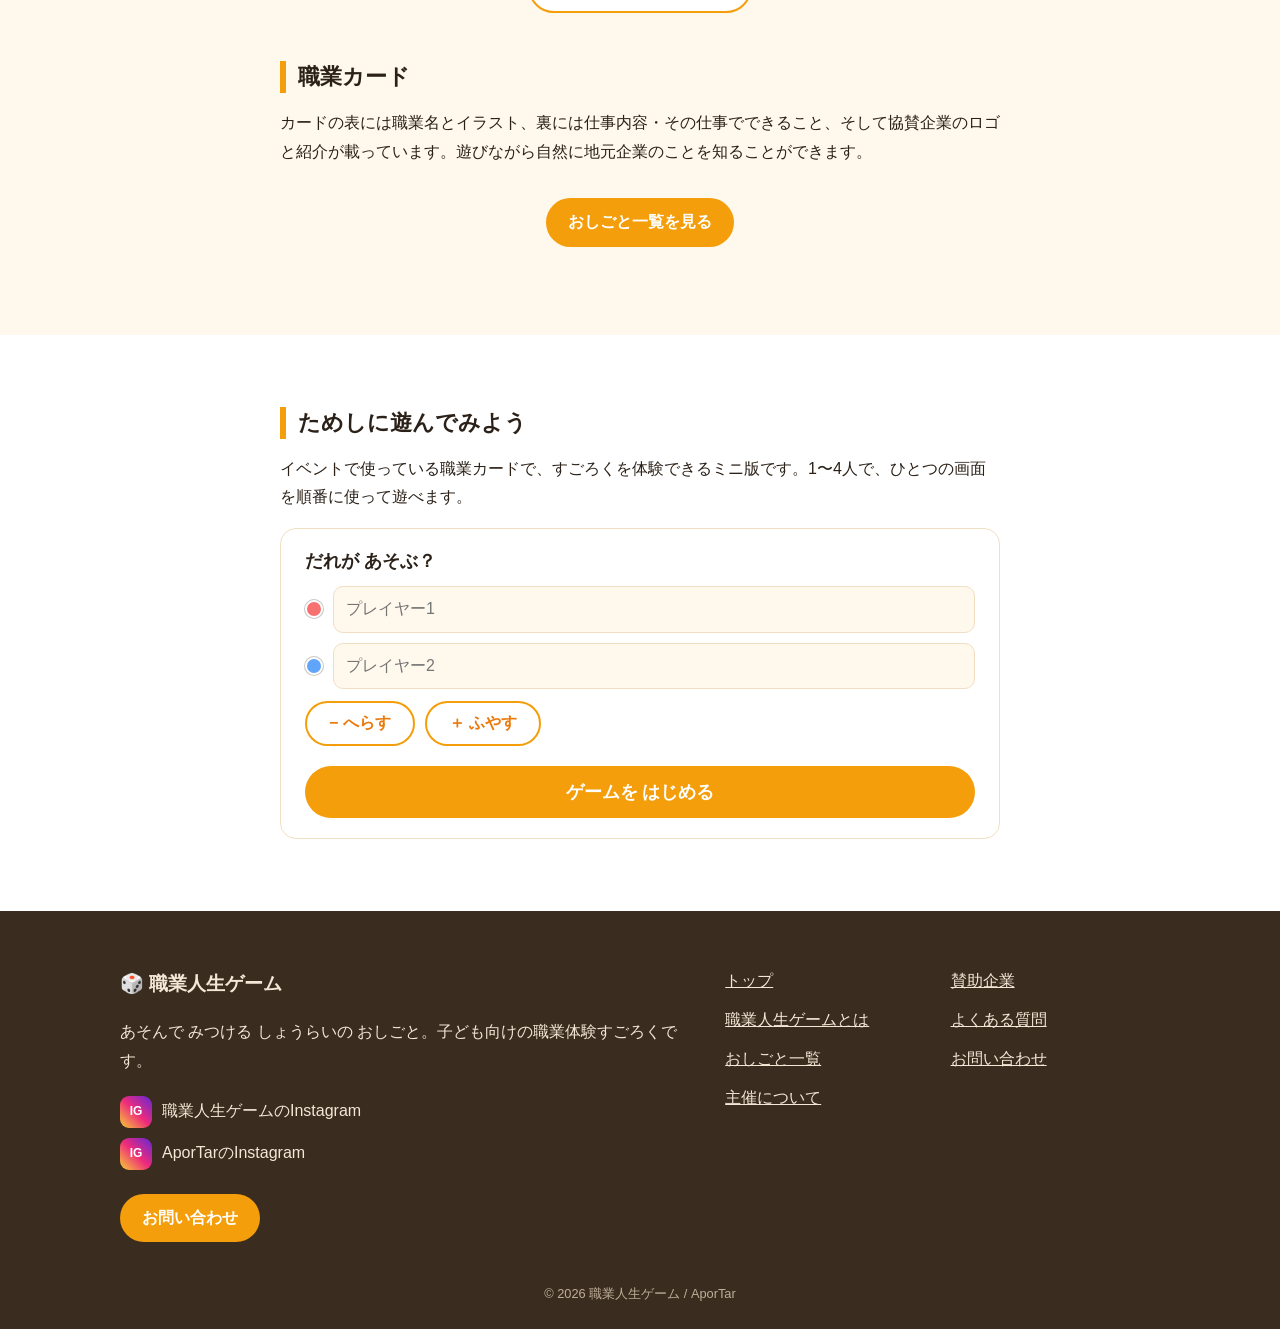
==== commit 279f8103: "スケジュールに食の文化祭とはにコットを追加し、ページ名を「おしごと一覧」「主催について」「お問い合わせ」に変える Co-Authored-By: Claude Opus 5.5 (1M context" ====
--- a/about.html
+++ b/about.html
@@ -64,7 +64,7 @@
 
         <h2>職業カード</h2>
         <p>カードの表には職業名とイラスト、裏には仕事内容・その仕事でできること、そして協賛企業のロゴと紹介が載っています。遊びながら自然に地元企業のことを知ることができます。</p>
-        <p class="center"><a class="btn" href="sponsors.html">協賛企業を見る</a></p>
+        <p class="center"><a class="btn" href="sponsors.html">おしごと一覧を見る</a></p>
       </div>
     </section>
 
--- a/style.css
+++ b/style.css
@@ -313,6 +313,25 @@
   .sp-only {
     display: inline;
   }
+}
+
+/* 名前の下のサブタイトルと、出店スケジュールへのボタン */
+.hero-sub {
+  margin: 12px 0 0;
+  font-size: clamp(1rem, 3.2vw, 1.6rem);
+  font-weight: bold;
+  letter-spacing: 0.12em;
+  text-shadow: 0 0 2px rgba(0, 0, 0, 0.9), 0 2px 6px rgba(0, 0, 0, 0.8);
+}
+
+.hero-schedule {
+  margin-top: 28px;
+}
+
+/* トップでは、最初の画面の下の端からデモが少し見えるようにする */
+.home .hero {
+  height: calc(100vh - 88px);
+  height: calc(100svh - 88px);
 }
 
 .hero-scroll {
@@ -989,37 +1008,22 @@
   padding: 0 20px 18px;
 }
 
-/* 問い合わせフォーム */
-.form-row {
-  margin-bottom: 20px;
-}
-
-.form-row label {
+/* 問い合わせフォーム（Googleフォームを埋め込み） */
+.form-embed {
+  padding: 0;
+  overflow: hidden;
+}
+
+.form-embed iframe {
   display: block;
-  font-weight: bold;
-  margin-bottom: 6px;
-}
-
-.form-row .req {
-  color: var(--red);
-  font-size: 0.8rem;
-  margin-left: 6px;
-}
-
-.form-row input,
-.form-row select,
-.form-row textarea {
   width: 100%;
-  font: inherit;
-  padding: 12px 14px;
-  border: 1px solid #d8c6ab;
-  border-radius: 10px;
-  background: var(--white);
-}
-
-.form-row textarea {
-  min-height: 160px;
-  resize: vertical;
+  height: 1300px;
+  border: 0;
+}
+
+.form-embed-note {
+  font-size: 0.9rem;
+  text-align: center;
 }
 
 .benefit-list {
@@ -1148,3 +1152,164 @@
   background: var(--white);
   border: 1px solid var(--line);
 }
+
+/* ---------- トップ：職業人生ゲームについて ---------- */
+.intro .intro-inner {
+  grid-template-columns: 1fr;
+  max-width: 760px;
+  margin: 0 auto;
+}
+
+.intro-links {
+  display: flex;
+  flex-wrap: wrap;
+  gap: 12px;
+}
+
+/* ---------- トップ：デモ ---------- */
+.demo .mg-root {
+  max-width: 760px;
+}
+
+.demo-start {
+  text-align: center;
+}
+
+/* ---------- トップ：デモ ----------
+   背景に実際のゲームの盤面を敷き、上に薄い色を重ねて文字を読みやすくする */
+.demo {
+  background: linear-gradient(rgba(255, 248, 236, 0.86), rgba(255, 248, 236, 0.86)), url(images/game/board.jpg) center / cover;
+}
+
+/* ---------- トップ：今後のスケジュール ----------
+   日付・写真・イベント名を1行にした一覧。月ごとに表示し、矢印で月を移動する */
+.schedule-nav {
+  display: flex;
+  align-items: center;
+  justify-content: center;
+  gap: 24px;
+  margin: 0 0 24px;
+}
+
+.schedule-month {
+  font-size: 1.8rem;
+  font-weight: bold;
+  letter-spacing: 0.04em;
+  font-variant-numeric: tabular-nums;
+  min-width: 6.5em;
+  text-align: center;
+}
+
+.schedule-arrow {
+  font: inherit;
+  font-size: 1.4rem;
+  width: 44px;
+  height: 44px;
+  border: none;
+  border-radius: 50%;
+  background: transparent;
+  color: var(--orange-deep);
+  cursor: pointer;
+}
+
+.schedule-arrow:hover:not(:disabled) {
+  background: var(--yellow);
+}
+
+.schedule-arrow:disabled {
+  opacity: 0.25;
+  cursor: default;
+}
+
+.schedule {
+  list-style: none;
+  margin: 0 auto;
+  padding: 0;
+  max-width: 760px;
+  display: grid;
+  gap: 12px;
+}
+
+.schedule-item {
+  display: grid;
+  grid-template-columns: minmax(5.5em, max-content) 1fr;
+  align-items: center;
+  gap: 20px;
+  background: var(--white);
+  border-radius: var(--radius);
+  padding: 16px 20px;
+  box-shadow: 0 1px 3px rgba(43, 33, 24, 0.08);
+}
+
+.schedule-item[hidden] {
+  display: none;
+}
+
+.schedule-when {
+  display: flex;
+  flex-direction: column;
+  line-height: 1.2;
+}
+
+.schedule-md {
+  font-size: 1.7rem;
+  font-weight: bold;
+  color: var(--text);
+  font-variant-numeric: tabular-nums;
+}
+
+.schedule-dow {
+  font-size: 0.75rem;
+  font-weight: bold;
+  color: var(--muted);
+}
+
+.schedule-item.is-sat .schedule-md { color: var(--blue); }
+.schedule-item.is-sun .schedule-md { color: var(--red); }
+
+.schedule-thumb {
+  width: 64px;
+  height: 64px;
+  object-fit: cover;
+  border-radius: 10px;
+}
+
+.schedule-body {
+  min-width: 0;
+}
+
+.schedule-name {
+  margin: 0;
+  font-size: 1.05rem;
+}
+
+.schedule-place {
+  margin: 4px 0 0;
+  font-size: 0.85rem;
+  color: var(--muted);
+}
+
+.schedule-item.is-done {
+  opacity: 0.6;
+}
+
+.schedule-item.is-done .schedule-dow::after {
+  content: "　終了";
+}
+
+@media (max-width: 560px) {
+  .schedule-item {
+    grid-template-columns: minmax(4.6em, max-content) 1fr;
+    gap: 12px;
+    padding: 12px 14px;
+  }
+
+  .schedule-md {
+    font-size: 1.35rem;
+  }
+
+  .schedule-thumb {
+    width: 52px;
+    height: 52px;
+  }
+}
--- a/game.css
+++ b/game.css
@@ -444,6 +444,48 @@
   font-size: 1.5rem;
 }
 
+/* デモの結果：あつめたカードの会社 */
+.mg-companies-panel {
+  margin-top: 20px;
+  text-align: center;
+}
+
+.mg-companies-panel[hidden] {
+  display: none;
+}
+
+.mg-companies {
+  list-style: none;
+  padding: 0;
+  margin: 12px 0 16px;
+  display: grid;
+  gap: 8px;
+  text-align: left;
+}
+
+.mg-company {
+  display: flex;
+  align-items: center;
+  gap: 12px;
+  background: var(--cream);
+  border: 1px solid var(--line);
+  border-radius: 12px;
+  padding: 8px 12px;
+}
+
+.mg-company-logo {
+  width: 56px;
+  height: 40px;
+  object-fit: contain;
+  background: var(--white);
+  border-radius: 8px;
+}
+
+.mg-company strong,
+.mg-company span {
+  display: block;
+}
+
 .mg-closing {
   text-align: center;
 }
